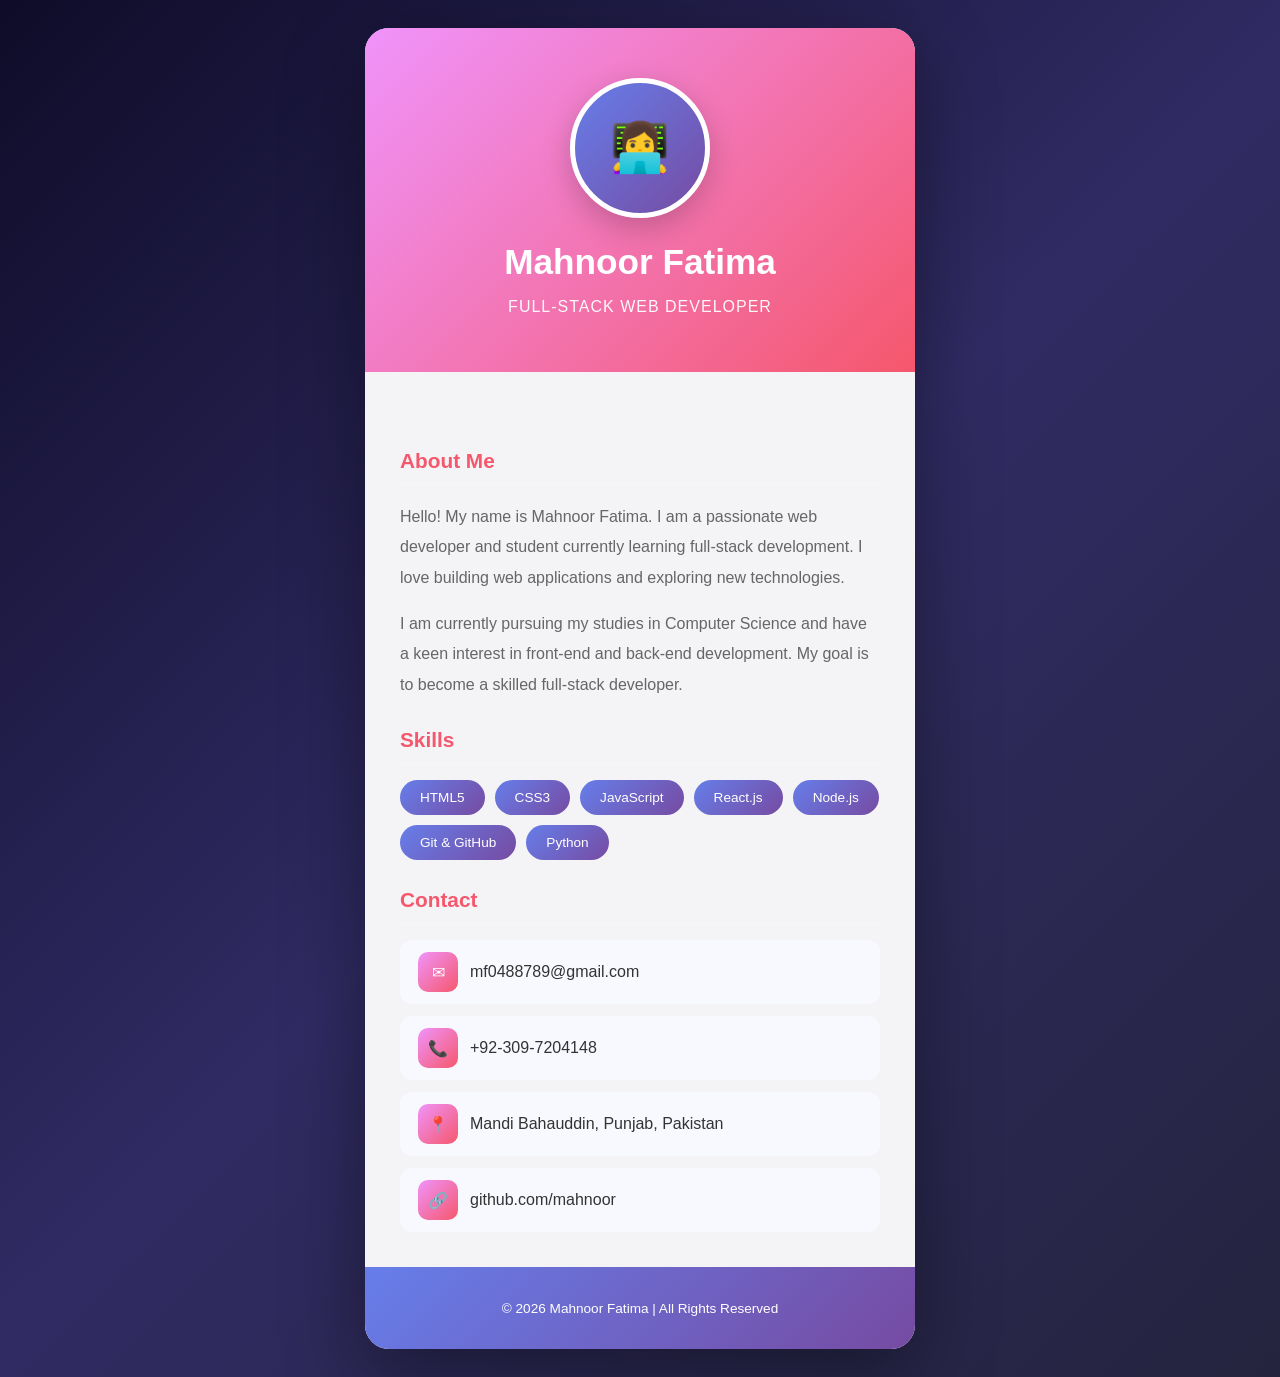
==== index.html @ 745f2601 "Updated profile with Mahnoor Fatima's information" ====
<!DOCTYPE html>
<html lang="en">
<head>
    <meta charset="UTF-8">
    <meta name="viewport" content="width=device-width, initial-scale=1.0">
    <title>Personal Profile - Mahnoor Fatima</title>
</head>
<body style="font-family: 'Segoe UI', sans-serif; background: linear-gradient(135deg, #0f0c29, #302b63, #24243e); min-height: 100vh; display: flex; justify-content: center; align-items: center; padding: 20px;">

    <div style="background: rgba(255,255,255,0.95); border-radius: 24px; box-shadow: 0 25px 80px rgba(0,0,0,0.4); max-width: 550px; width: 100%; overflow: hidden;">

        <div style="background: linear-gradient(135deg, #f093fb, #f5576c); color: white; padding: 50px 30px 40px; text-align: center;">
            <div style="width: 130px; height: 130px; border-radius: 50%; border: 5px solid white; background: linear-gradient(135deg, #667eea, #764ba2); display: flex; align-items: center; justify-content: center; font-size: 3rem; margin: 0 auto 20px; box-shadow: 0 10px 30px rgba(0,0,0,0.2);">👩‍💻</div>
            <h1 style="font-size: 2.2rem; margin-bottom: 8px;">Mahnoor Fatima</h1>
            <p style="font-size: 1rem; opacity: 0.95; letter-spacing: 1px;">FULL-STACK WEB DEVELOPER</p>
        </div>

        <div style="padding: 60px 35px 35px;">

            <div style="margin-bottom: 28px;">
                <h2 style="color: #f5576c; font-size: 1.3rem; margin-bottom: 15px; padding-bottom: 10px; border-bottom: 3px solid #f5f5f5;">About Me</h2>
                <p style="color: #666; line-height: 1.9; margin-bottom: 12px;">Hello! My name is Mahnoor Fatima. I am a passionate web developer and student currently learning full-stack development. I love building web applications and exploring new technologies.</p>
                <p style="color: #666; line-height: 1.9;">I am currently pursuing my studies in Computer Science and have a keen interest in front-end and back-end development. My goal is to become a skilled full-stack developer.</p>
            </div>

            <div style="margin-bottom: 28px;">
                <h2 style="color: #f5576c; font-size: 1.3rem; margin-bottom: 15px; padding-bottom: 10px; border-bottom: 3px solid #f5f5f5;">Skills</h2>
                <div style="display: flex; flex-wrap: wrap; gap: 10px;">
                    <span style="background: linear-gradient(135deg, #667eea, #764ba2); color: white; padding: 10px 20px; border-radius: 30px; font-size: 0.85rem;">HTML5</span>
                    <span style="background: linear-gradient(135deg, #667eea, #764ba2); color: white; padding: 10px 20px; border-radius: 30px; font-size: 0.85rem;">CSS3</span>
                    <span style="background: linear-gradient(135deg, #667eea, #764ba2); color: white; padding: 10px 20px; border-radius: 30px; font-size: 0.85rem;">JavaScript</span>
                    <span style="background: linear-gradient(135deg, #667eea, #764ba2); color: white; padding: 10px 20px; border-radius: 30px; font-size: 0.85rem;">React.js</span>
                    <span style="background: linear-gradient(135deg, #667eea, #764ba2); color: white; padding: 10px 20px; border-radius: 30px; font-size: 0.85rem;">Node.js</span>
                    <span style="background: linear-gradient(135deg, #667eea, #764ba2); color: white; padding: 10px 20px; border-radius: 30px; font-size: 0.85rem;">Git & GitHub</span>
                    <span style="background: linear-gradient(135deg, #667eea, #764ba2); color: white; padding: 10px 20px; border-radius: 30px; font-size: 0.85rem;">Python</span>
                </div>
            </div>

            <div>
                <h2 style="color: #f5576c; font-size: 1.3rem; margin-bottom: 15px; padding-bottom: 10px; border-bottom: 3px solid #f5f5f5;">Contact</h2>
                <div style="display: flex; flex-direction: column; gap: 12px;">
                    <div style="display: flex; align-items: center; gap: 12px; padding: 12px 18px; background: #f8f9ff; border-radius: 12px;">
                        <div style="width: 40px; height: 40px; background: linear-gradient(135deg, #f093fb, #f5576c); border-radius: 10px; display: flex; align-items: center; justify-content: center; color: white;">✉</div>
                        <a href="mailto:mf0488789@gmail.com" style="color: #333; text-decoration: none; font-weight: 500;">mf0488789@gmail.com</a>
                    </div>
                    <div style="display: flex; align-items: center; gap: 12px; padding: 12px 18px; background: #f8f9ff; border-radius: 12px;">
                        <div style="width: 40px; height: 40px; background: linear-gradient(135deg, #f093fb, #f5576c); border-radius: 10px; display: flex; align-items: center; justify-content: center; color: white;">📞</div>
                        <a href="tel:+923097204148" style="color: #333; text-decoration: none; font-weight: 500;">+92-309-7204148</a>
                    </div>
                    <div style="display: flex; align-items: center; gap: 12px; padding: 12px 18px; background: #f8f9ff; border-radius: 12px;">
                        <div style="width: 40px; height: 40px; background: linear-gradient(135deg, #f093fb, #f5576c); border-radius: 10px; display: flex; align-items: center; justify-content: center; color: white;">📍</div>
                        <span style="color: #333; font-weight: 500;">Mandi Bahauddin, Punjab, Pakistan</span>
                    </div>
                    <div style="display: flex; align-items: center; gap: 12px; padding: 12px 18px; background: #f8f9ff; border-radius: 12px;">
                        <div style="width: 40px; height: 40px; background: linear-gradient(135deg, #f093fb, #f5576c); border-radius: 10px; display: flex; align-items: center; justify-content: center; color: white;">🔗</div>
                        <a href="https://github.com/mahnoor" target="_blank" style="color: #333; text-decoration: none; font-weight: 500;">github.com/mahnoor</a>
                    </div>
                </div>
            </div>

        </div>

        <div style="background: linear-gradient(135deg, #667eea, #764ba2); padding: 20px; text-align: center; color: white; font-size: 0.85rem;">
            <p>&copy; 2026 Mahnoor Fatima | All Rights Reserved</p>
        </div>

    </div>

</body>
</html>
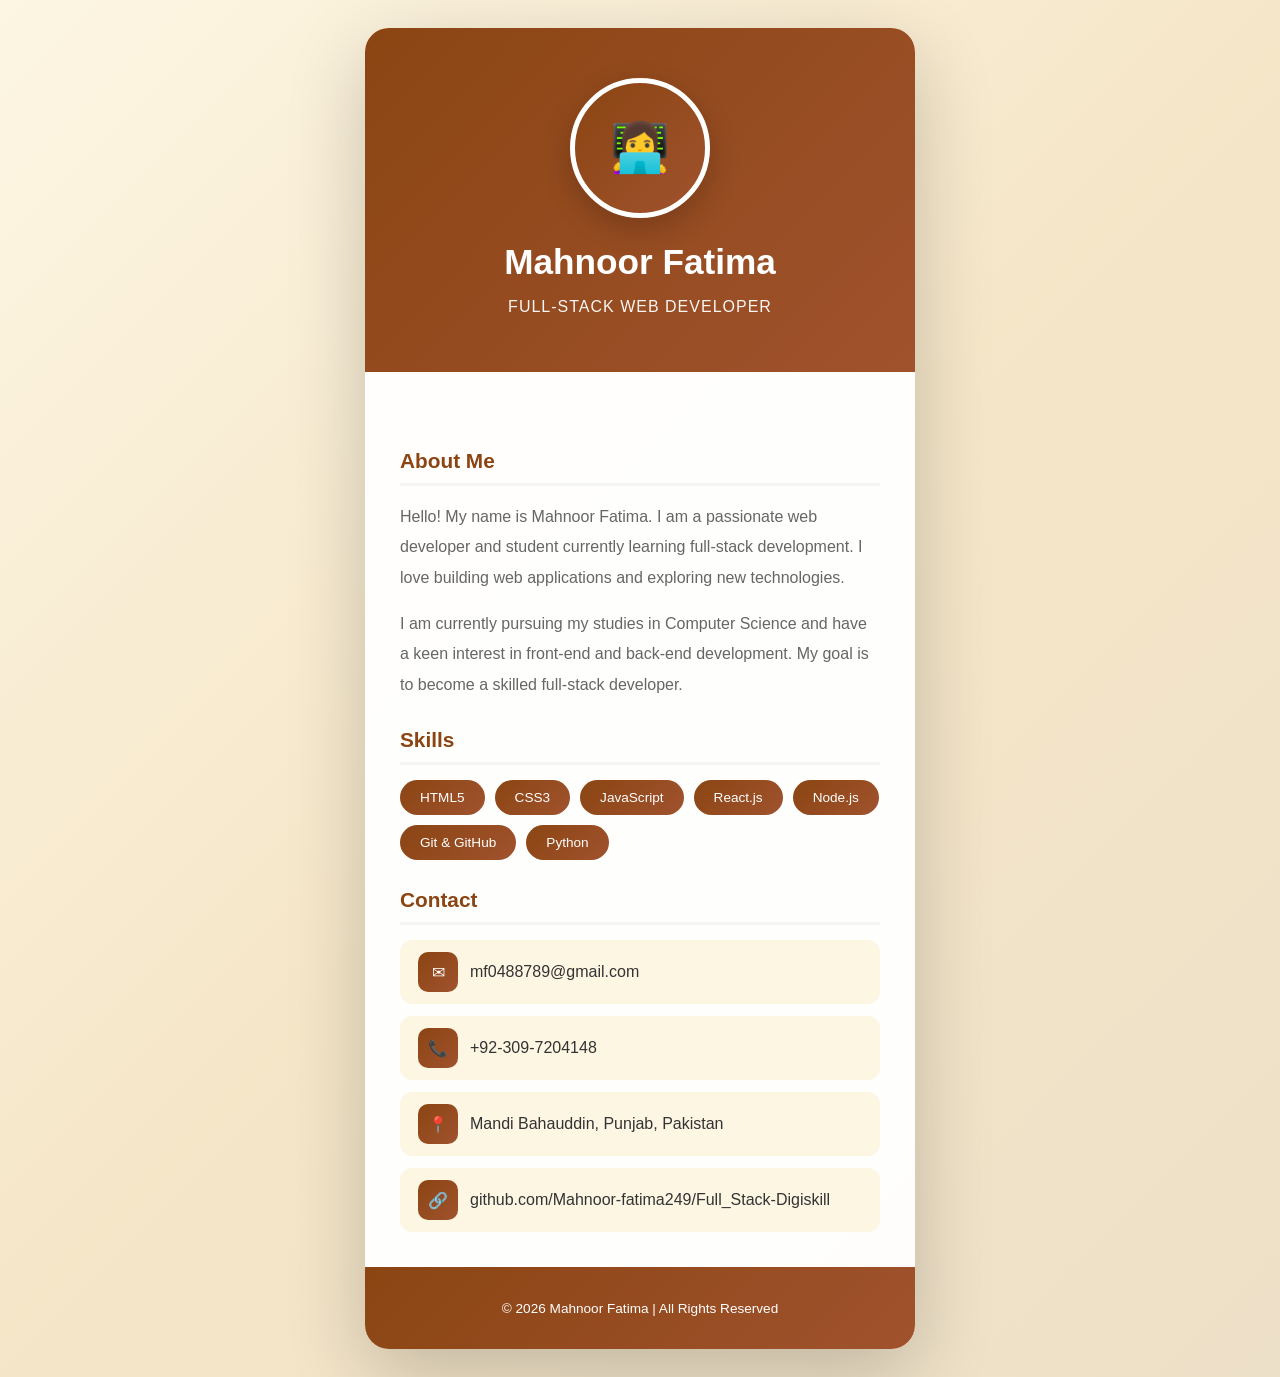
==== commit 519f9bff: "Updated profile with cream/brown theme and GitHub repo link" ====
--- a/index.html
+++ b/index.html
@@ -5,12 +5,12 @@
     <meta name="viewport" content="width=device-width, initial-scale=1.0">
     <title>Personal Profile - Mahnoor Fatima</title>
 </head>
-<body style="font-family: 'Segoe UI', sans-serif; background: linear-gradient(135deg, #0f0c29, #302b63, #24243e); min-height: 100vh; display: flex; justify-content: center; align-items: center; padding: 20px;">
+<body style="font-family: 'Segoe UI', sans-serif; background: linear-gradient(135deg, #fdf6e3, #f5e6c8, #ede0c8); min-height: 100vh; display: flex; justify-content: center; align-items: center; padding: 20px;">
 
-    <div style="background: rgba(255,255,255,0.95); border-radius: 24px; box-shadow: 0 25px 80px rgba(0,0,0,0.4); max-width: 550px; width: 100%; overflow: hidden;">
+    <div style="background: rgba(255,255,255,0.95); border-radius: 24px; box-shadow: 0 25px 80px rgba(0,0,0,0.2); max-width: 550px; width: 100%; overflow: hidden;">
 
-        <div style="background: linear-gradient(135deg, #f093fb, #f5576c); color: white; padding: 50px 30px 40px; text-align: center;">
-            <div style="width: 130px; height: 130px; border-radius: 50%; border: 5px solid white; background: linear-gradient(135deg, #667eea, #764ba2); display: flex; align-items: center; justify-content: center; font-size: 3rem; margin: 0 auto 20px; box-shadow: 0 10px 30px rgba(0,0,0,0.2);">👩‍💻</div>
+        <div style="background: linear-gradient(135deg, #8b4513, #a0522d); color: white; padding: 50px 30px 40px; text-align: center;">
+            <div style="width: 130px; height: 130px; border-radius: 50%; border: 5px solid white; background: linear-gradient(135deg, #8b4513, #a0522d); display: flex; align-items: center; justify-content: center; font-size: 3rem; margin: 0 auto 20px; box-shadow: 0 10px 30px rgba(0,0,0,0.2);">👩‍💻</div>
             <h1 style="font-size: 2.2rem; margin-bottom: 8px;">Mahnoor Fatima</h1>
             <p style="font-size: 1rem; opacity: 0.95; letter-spacing: 1px;">FULL-STACK WEB DEVELOPER</p>
         </div>
@@ -18,49 +18,49 @@
         <div style="padding: 60px 35px 35px;">
 
             <div style="margin-bottom: 28px;">
-                <h2 style="color: #f5576c; font-size: 1.3rem; margin-bottom: 15px; padding-bottom: 10px; border-bottom: 3px solid #f5f5f5;">About Me</h2>
+                <h2 style="color: #8b4513; font-size: 1.3rem; margin-bottom: 15px; padding-bottom: 10px; border-bottom: 3px solid #f5f5f5;">About Me</h2>
                 <p style="color: #666; line-height: 1.9; margin-bottom: 12px;">Hello! My name is Mahnoor Fatima. I am a passionate web developer and student currently learning full-stack development. I love building web applications and exploring new technologies.</p>
                 <p style="color: #666; line-height: 1.9;">I am currently pursuing my studies in Computer Science and have a keen interest in front-end and back-end development. My goal is to become a skilled full-stack developer.</p>
             </div>
 
             <div style="margin-bottom: 28px;">
-                <h2 style="color: #f5576c; font-size: 1.3rem; margin-bottom: 15px; padding-bottom: 10px; border-bottom: 3px solid #f5f5f5;">Skills</h2>
+                <h2 style="color: #8b4513; font-size: 1.3rem; margin-bottom: 15px; padding-bottom: 10px; border-bottom: 3px solid #f5f5f5;">Skills</h2>
                 <div style="display: flex; flex-wrap: wrap; gap: 10px;">
-                    <span style="background: linear-gradient(135deg, #667eea, #764ba2); color: white; padding: 10px 20px; border-radius: 30px; font-size: 0.85rem;">HTML5</span>
-                    <span style="background: linear-gradient(135deg, #667eea, #764ba2); color: white; padding: 10px 20px; border-radius: 30px; font-size: 0.85rem;">CSS3</span>
-                    <span style="background: linear-gradient(135deg, #667eea, #764ba2); color: white; padding: 10px 20px; border-radius: 30px; font-size: 0.85rem;">JavaScript</span>
-                    <span style="background: linear-gradient(135deg, #667eea, #764ba2); color: white; padding: 10px 20px; border-radius: 30px; font-size: 0.85rem;">React.js</span>
-                    <span style="background: linear-gradient(135deg, #667eea, #764ba2); color: white; padding: 10px 20px; border-radius: 30px; font-size: 0.85rem;">Node.js</span>
-                    <span style="background: linear-gradient(135deg, #667eea, #764ba2); color: white; padding: 10px 20px; border-radius: 30px; font-size: 0.85rem;">Git & GitHub</span>
-                    <span style="background: linear-gradient(135deg, #667eea, #764ba2); color: white; padding: 10px 20px; border-radius: 30px; font-size: 0.85rem;">Python</span>
+                    <span style="background: linear-gradient(135deg, #8b4513, #a0522d); color: white; padding: 10px 20px; border-radius: 30px; font-size: 0.85rem;">HTML5</span>
+                    <span style="background: linear-gradient(135deg, #8b4513, #a0522d); color: white; padding: 10px 20px; border-radius: 30px; font-size: 0.85rem;">CSS3</span>
+                    <span style="background: linear-gradient(135deg, #8b4513, #a0522d); color: white; padding: 10px 20px; border-radius: 30px; font-size: 0.85rem;">JavaScript</span>
+                    <span style="background: linear-gradient(135deg, #8b4513, #a0522d); color: white; padding: 10px 20px; border-radius: 30px; font-size: 0.85rem;">React.js</span>
+                    <span style="background: linear-gradient(135deg, #8b4513, #a0522d); color: white; padding: 10px 20px; border-radius: 30px; font-size: 0.85rem;">Node.js</span>
+                    <span style="background: linear-gradient(135deg, #8b4513, #a0522d); color: white; padding: 10px 20px; border-radius: 30px; font-size: 0.85rem;">Git & GitHub</span>
+                    <span style="background: linear-gradient(135deg, #8b4513, #a0522d); color: white; padding: 10px 20px; border-radius: 30px; font-size: 0.85rem;">Python</span>
                 </div>
             </div>
 
             <div>
-                <h2 style="color: #f5576c; font-size: 1.3rem; margin-bottom: 15px; padding-bottom: 10px; border-bottom: 3px solid #f5f5f5;">Contact</h2>
+                <h2 style="color: #8b4513; font-size: 1.3rem; margin-bottom: 15px; padding-bottom: 10px; border-bottom: 3px solid #f5f5f5;">Contact</h2>
                 <div style="display: flex; flex-direction: column; gap: 12px;">
-                    <div style="display: flex; align-items: center; gap: 12px; padding: 12px 18px; background: #f8f9ff; border-radius: 12px;">
-                        <div style="width: 40px; height: 40px; background: linear-gradient(135deg, #f093fb, #f5576c); border-radius: 10px; display: flex; align-items: center; justify-content: center; color: white;">✉</div>
+                    <div style="display: flex; align-items: center; gap: 12px; padding: 12px 18px; background: #fdf6e3; border-radius: 12px;">
+                        <div style="width: 40px; height: 40px; background: linear-gradient(135deg, #8b4513, #a0522d); border-radius: 10px; display: flex; align-items: center; justify-content: center; color: white;">✉</div>
                         <a href="mailto:mf0488789@gmail.com" style="color: #333; text-decoration: none; font-weight: 500;">mf0488789@gmail.com</a>
                     </div>
-                    <div style="display: flex; align-items: center; gap: 12px; padding: 12px 18px; background: #f8f9ff; border-radius: 12px;">
-                        <div style="width: 40px; height: 40px; background: linear-gradient(135deg, #f093fb, #f5576c); border-radius: 10px; display: flex; align-items: center; justify-content: center; color: white;">📞</div>
+                    <div style="display: flex; align-items: center; gap: 12px; padding: 12px 18px; background: #fdf6e3; border-radius: 12px;">
+                        <div style="width: 40px; height: 40px; background: linear-gradient(135deg, #8b4513, #a0522d); border-radius: 10px; display: flex; align-items: center; justify-content: center; color: white;">📞</div>
                         <a href="tel:+923097204148" style="color: #333; text-decoration: none; font-weight: 500;">+92-309-7204148</a>
                     </div>
-                    <div style="display: flex; align-items: center; gap: 12px; padding: 12px 18px; background: #f8f9ff; border-radius: 12px;">
-                        <div style="width: 40px; height: 40px; background: linear-gradient(135deg, #f093fb, #f5576c); border-radius: 10px; display: flex; align-items: center; justify-content: center; color: white;">📍</div>
+                    <div style="display: flex; align-items: center; gap: 12px; padding: 12px 18px; background: #fdf6e3; border-radius: 12px;">
+                        <div style="width: 40px; height: 40px; background: linear-gradient(135deg, #8b4513, #a0522d); border-radius: 10px; display: flex; align-items: center; justify-content: center; color: white;">📍</div>
                         <span style="color: #333; font-weight: 500;">Mandi Bahauddin, Punjab, Pakistan</span>
                     </div>
-                    <div style="display: flex; align-items: center; gap: 12px; padding: 12px 18px; background: #f8f9ff; border-radius: 12px;">
-                        <div style="width: 40px; height: 40px; background: linear-gradient(135deg, #f093fb, #f5576c); border-radius: 10px; display: flex; align-items: center; justify-content: center; color: white;">🔗</div>
-                        <a href="https://github.com/mahnoor" target="_blank" style="color: #333; text-decoration: none; font-weight: 500;">github.com/mahnoor</a>
+                    <div style="display: flex; align-items: center; gap: 12px; padding: 12px 18px; background: #fdf6e3; border-radius: 12px;">
+                        <div style="width: 40px; height: 40px; background: linear-gradient(135deg, #8b4513, #a0522d); border-radius: 10px; display: flex; align-items: center; justify-content: center; color: white;">🔗</div>
+                        <a href="https://github.com/Mahnoor-fatima249/Full_Stack-Digiskill" target="_blank" style="color: #333; text-decoration: none; font-weight: 500;">github.com/Mahnoor-fatima249/Full_Stack-Digiskill</a>
                     </div>
                 </div>
             </div>
 
         </div>
 
-        <div style="background: linear-gradient(135deg, #667eea, #764ba2); padding: 20px; text-align: center; color: white; font-size: 0.85rem;">
+        <div style="background: linear-gradient(135deg, #8b4513, #a0522d); padding: 20px; text-align: center; color: white; font-size: 0.85rem;">
             <p>&copy; 2026 Mahnoor Fatima | All Rights Reserved</p>
         </div>
 
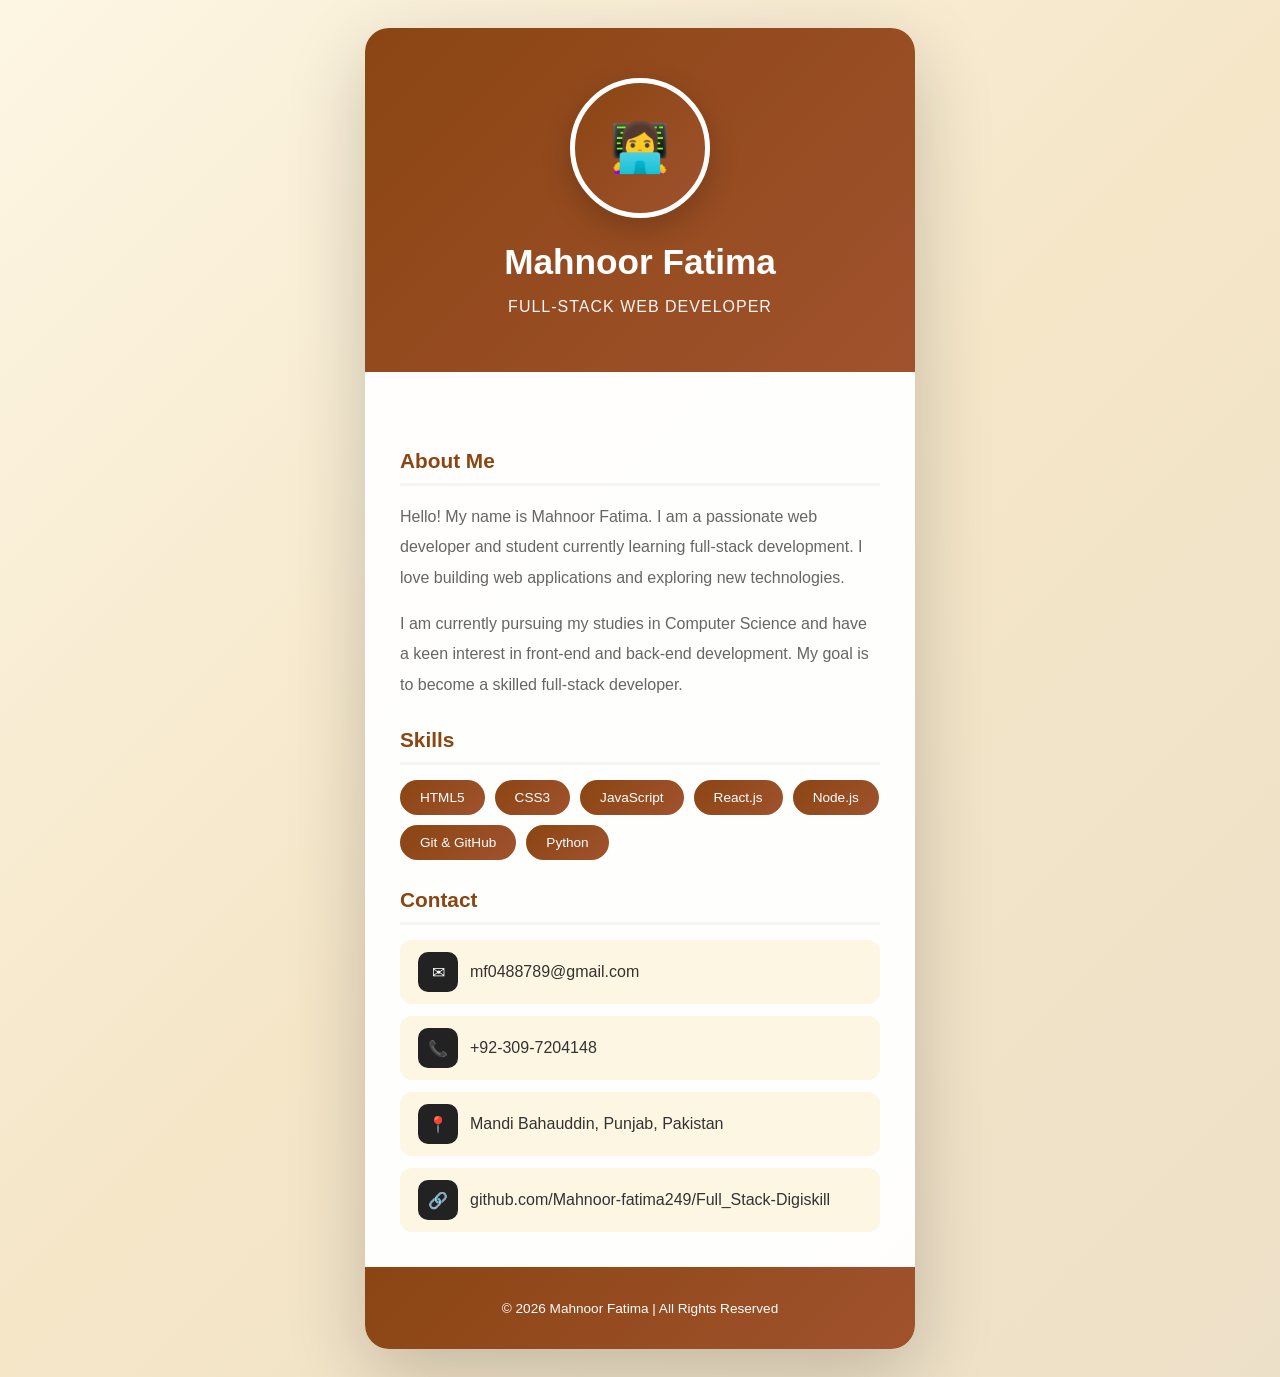
==== commit ef4063b3: "Changed contact icons to black color" ====
--- a/index.html
+++ b/index.html
@@ -40,19 +40,19 @@
                 <h2 style="color: #8b4513; font-size: 1.3rem; margin-bottom: 15px; padding-bottom: 10px; border-bottom: 3px solid #f5f5f5;">Contact</h2>
                 <div style="display: flex; flex-direction: column; gap: 12px;">
                     <div style="display: flex; align-items: center; gap: 12px; padding: 12px 18px; background: #fdf6e3; border-radius: 12px;">
-                        <div style="width: 40px; height: 40px; background: linear-gradient(135deg, #8b4513, #a0522d); border-radius: 10px; display: flex; align-items: center; justify-content: center; color: white;">✉</div>
+                        <div style="width: 40px; height: 40px; background: #222; border-radius: 10px; display: flex; align-items: center; justify-content: center; color: white;">✉</div>
                         <a href="mailto:mf0488789@gmail.com" style="color: #333; text-decoration: none; font-weight: 500;">mf0488789@gmail.com</a>
                     </div>
                     <div style="display: flex; align-items: center; gap: 12px; padding: 12px 18px; background: #fdf6e3; border-radius: 12px;">
-                        <div style="width: 40px; height: 40px; background: linear-gradient(135deg, #8b4513, #a0522d); border-radius: 10px; display: flex; align-items: center; justify-content: center; color: white;">📞</div>
+                        <div style="width: 40px; height: 40px; background: #222; border-radius: 10px; display: flex; align-items: center; justify-content: center; color: white;">📞</div>
                         <a href="tel:+923097204148" style="color: #333; text-decoration: none; font-weight: 500;">+92-309-7204148</a>
                     </div>
                     <div style="display: flex; align-items: center; gap: 12px; padding: 12px 18px; background: #fdf6e3; border-radius: 12px;">
-                        <div style="width: 40px; height: 40px; background: linear-gradient(135deg, #8b4513, #a0522d); border-radius: 10px; display: flex; align-items: center; justify-content: center; color: white;">📍</div>
+                        <div style="width: 40px; height: 40px; background: #222; border-radius: 10px; display: flex; align-items: center; justify-content: center; color: white;">📍</div>
                         <span style="color: #333; font-weight: 500;">Mandi Bahauddin, Punjab, Pakistan</span>
                     </div>
                     <div style="display: flex; align-items: center; gap: 12px; padding: 12px 18px; background: #fdf6e3; border-radius: 12px;">
-                        <div style="width: 40px; height: 40px; background: linear-gradient(135deg, #8b4513, #a0522d); border-radius: 10px; display: flex; align-items: center; justify-content: center; color: white;">🔗</div>
+                        <div style="width: 40px; height: 40px; background: #222; border-radius: 10px; display: flex; align-items: center; justify-content: center; color: white;">🔗</div>
                         <a href="https://github.com/Mahnoor-fatima249/Full_Stack-Digiskill" target="_blank" style="color: #333; text-decoration: none; font-weight: 500;">github.com/Mahnoor-fatima249/Full_Stack-Digiskill</a>
                     </div>
                 </div>
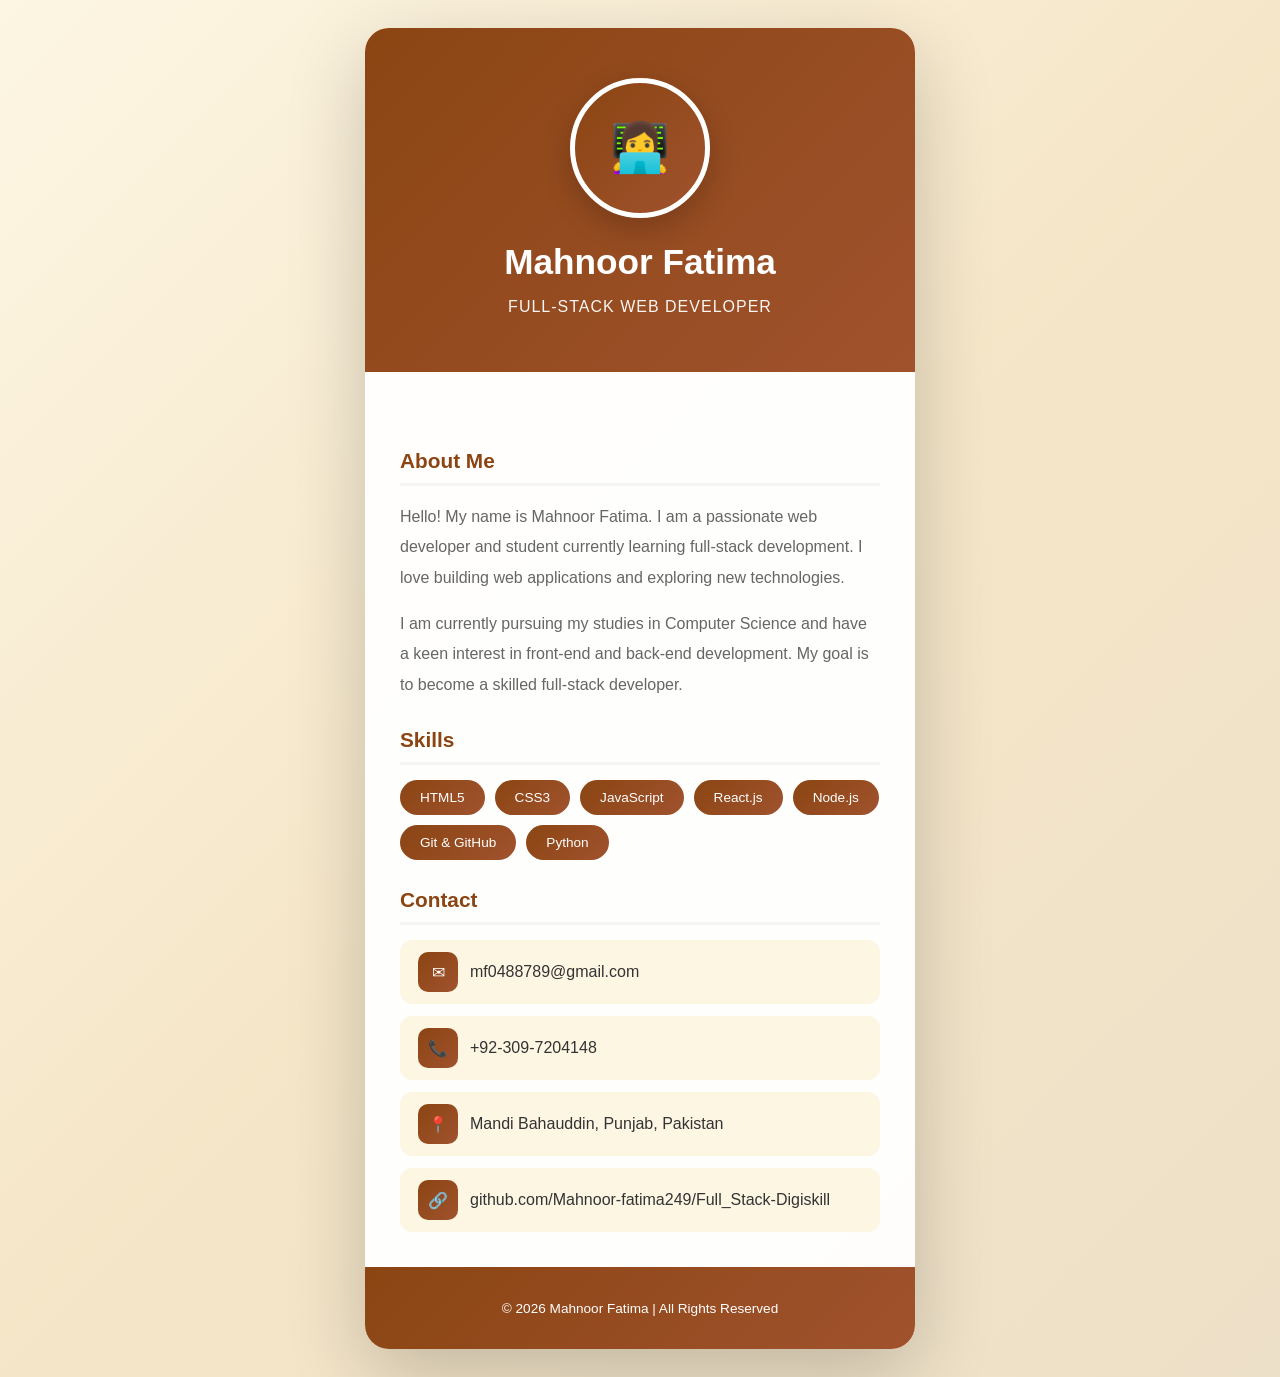
==== commit 9b37a14a: "Restored brown icon background with white icons" ====
--- a/index.html
+++ b/index.html
@@ -40,19 +40,19 @@
                 <h2 style="color: #8b4513; font-size: 1.3rem; margin-bottom: 15px; padding-bottom: 10px; border-bottom: 3px solid #f5f5f5;">Contact</h2>
                 <div style="display: flex; flex-direction: column; gap: 12px;">
                     <div style="display: flex; align-items: center; gap: 12px; padding: 12px 18px; background: #fdf6e3; border-radius: 12px;">
-                        <div style="width: 40px; height: 40px; background: #222; border-radius: 10px; display: flex; align-items: center; justify-content: center; color: white;">✉</div>
+                        <div style="width: 40px; height: 40px; background: linear-gradient(135deg, #8b4513, #a0522d); border-radius: 10px; display: flex; align-items: center; justify-content: center; color: white;">✉</div>
                         <a href="mailto:mf0488789@gmail.com" style="color: #333; text-decoration: none; font-weight: 500;">mf0488789@gmail.com</a>
                     </div>
                     <div style="display: flex; align-items: center; gap: 12px; padding: 12px 18px; background: #fdf6e3; border-radius: 12px;">
-                        <div style="width: 40px; height: 40px; background: #222; border-radius: 10px; display: flex; align-items: center; justify-content: center; color: white;">📞</div>
+                        <div style="width: 40px; height: 40px; background: linear-gradient(135deg, #8b4513, #a0522d); border-radius: 10px; display: flex; align-items: center; justify-content: center; color: white;">📞</div>
                         <a href="tel:+923097204148" style="color: #333; text-decoration: none; font-weight: 500;">+92-309-7204148</a>
                     </div>
                     <div style="display: flex; align-items: center; gap: 12px; padding: 12px 18px; background: #fdf6e3; border-radius: 12px;">
-                        <div style="width: 40px; height: 40px; background: #222; border-radius: 10px; display: flex; align-items: center; justify-content: center; color: white;">📍</div>
+                        <div style="width: 40px; height: 40px; background: linear-gradient(135deg, #8b4513, #a0522d); border-radius: 10px; display: flex; align-items: center; justify-content: center; color: white;">📍</div>
                         <span style="color: #333; font-weight: 500;">Mandi Bahauddin, Punjab, Pakistan</span>
                     </div>
                     <div style="display: flex; align-items: center; gap: 12px; padding: 12px 18px; background: #fdf6e3; border-radius: 12px;">
-                        <div style="width: 40px; height: 40px; background: #222; border-radius: 10px; display: flex; align-items: center; justify-content: center; color: white;">🔗</div>
+                        <div style="width: 40px; height: 40px; background: linear-gradient(135deg, #8b4513, #a0522d); border-radius: 10px; display: flex; align-items: center; justify-content: center; color: white;">🔗</div>
                         <a href="https://github.com/Mahnoor-fatima249/Full_Stack-Digiskill" target="_blank" style="color: #333; text-decoration: none; font-weight: 500;">github.com/Mahnoor-fatima249/Full_Stack-Digiskill</a>
                     </div>
                 </div>
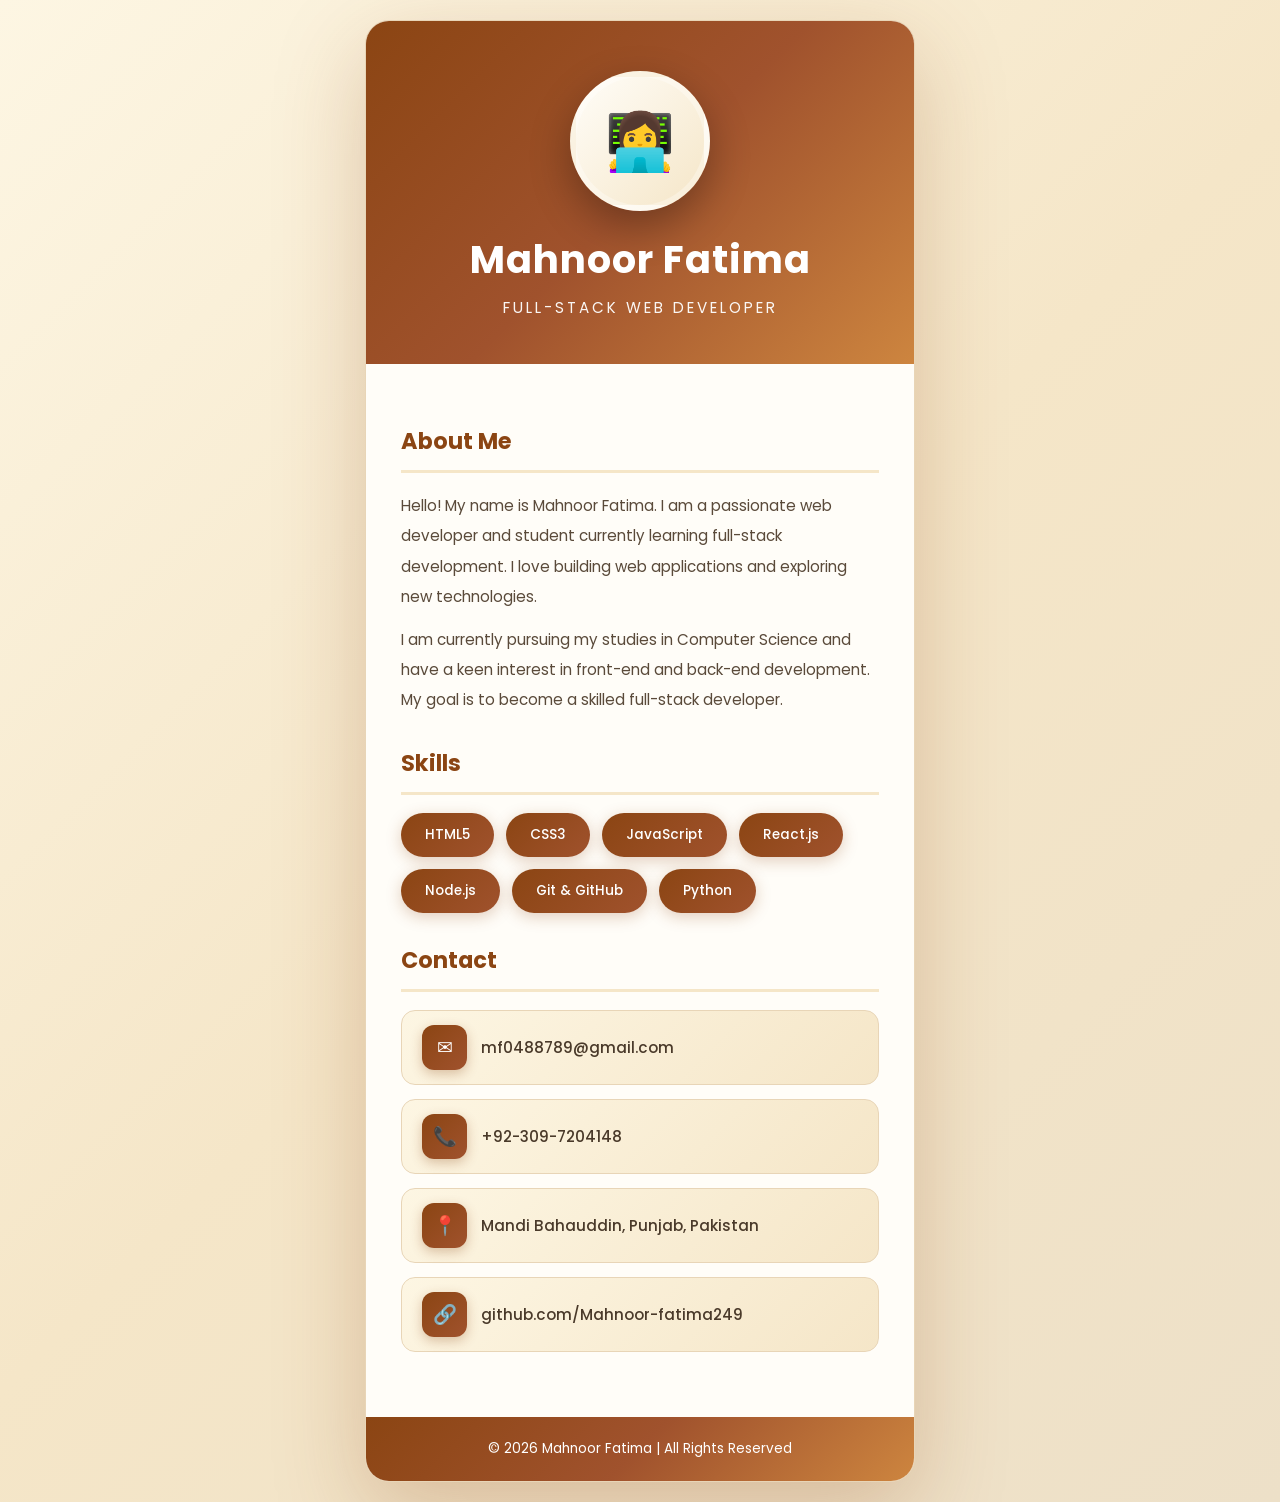
==== commit f3b7b545: "Enhanced profile with better animations, Poppins font, and improved styling" ====
--- a/index.html
+++ b/index.html
@@ -4,66 +4,144 @@
     <meta charset="UTF-8">
     <meta name="viewport" content="width=device-width, initial-scale=1.0">
     <title>Personal Profile - Mahnoor Fatima</title>
+    <link rel="preconnect" href="https://fonts.googleapis.com">
+    <link href="https://fonts.googleapis.com/css2?family=Poppins:wght@300;400;500;600;700&display=swap" rel="stylesheet">
+    <style>
+        * { margin: 0; padding: 0; box-sizing: border-box; }
+        body {
+            font-family: 'Poppins', sans-serif;
+            background: linear-gradient(135deg, #fdf6e3, #f5e6c8, #ede0c8);
+            min-height: 100vh;
+            display: flex;
+            justify-content: center;
+            align-items: center;
+            padding: 20px;
+        }
+        .card {
+            background: #fffdf8;
+            border-radius: 24px;
+            box-shadow: 0 30px 90px rgba(139,69,19,0.25);
+            max-width: 550px;
+            width: 100%;
+            overflow: hidden;
+            border: 1px solid #e8d5b7;
+        }
+        .header {
+            background: linear-gradient(135deg, #8b4513, #a0522d, #cd853f);
+            color: white;
+            padding: 50px 30px 45px;
+            text-align: center;
+        }
+        .pic {
+            width: 140px; height: 140px; border-radius: 50%;
+            border: 6px solid rgba(255,255,255,0.3);
+            background: linear-gradient(135deg, #fffdf8, #f5e6c8);
+            display: flex; align-items: center; justify-content: center;
+            font-size: 3.5rem; margin: 0 auto 20px;
+            box-shadow: 0 15px 40px rgba(0,0,0,0.3);
+        }
+        .header h1 { font-size: 2.4rem; margin-bottom: 8px; letter-spacing: 1px; }
+        .header p { font-size: 0.95rem; opacity: 0.95; letter-spacing: 3px; text-transform: uppercase; }
+        .body { padding: 60px 35px 35px; }
+        .section { margin-bottom: 30px; }
+        .section h2 {
+            color: #8b4513; font-size: 1.4rem; margin-bottom: 18px;
+            padding-bottom: 12px; border-bottom: 3px solid #f5e6c8;
+        }
+        .section p { color: #5a4a3a; line-height: 2; margin-bottom: 12px; font-size: 0.95rem; }
+        .skills { display: flex; flex-wrap: wrap; gap: 12px; list-style: none; }
+        .skills li {
+            background: linear-gradient(135deg, #8b4513, #a0522d);
+            color: white; padding: 12px 24px; border-radius: 30px;
+            font-size: 0.85rem; font-weight: 500;
+            box-shadow: 0 4px 15px rgba(139,69,19,0.25);
+            transition: all 0.3s ease;
+        }
+        .skills li:hover { transform: translateY(-4px) scale(1.05); box-shadow: 0 8px 25px rgba(139,69,19,0.4); }
+        .contact { display: flex; flex-direction: column; gap: 14px; }
+        .contact-item {
+            display: flex; align-items: center; gap: 14px;
+            padding: 14px 20px; background: linear-gradient(135deg, #fdf6e3, #f5e6c8);
+            border-radius: 14px; border: 1px solid #e8d5b7;
+            transition: all 0.3s ease;
+        }
+        .contact-item:hover { transform: translateX(8px); box-shadow: 0 5px 20px rgba(139,69,19,0.15); }
+        .contact-icon {
+            width: 45px; height: 45px;
+            background: linear-gradient(135deg, #8b4513, #a0522d);
+            border-radius: 12px; display: flex; align-items: center; justify-content: center;
+            color: white; font-size: 1.2rem; box-shadow: 0 4px 12px rgba(139,69,19,0.3);
+        }
+        .contact-item a, .contact-item span { color: #4a3a2a; text-decoration: none; font-weight: 500; font-size: 0.95rem; }
+        .contact-item a:hover { color: #8b4513; }
+        .footer {
+            background: linear-gradient(135deg, #8b4513, #a0522d, #cd853f);
+            padding: 22px; text-align: center; color: white; font-size: 0.85rem;
+        }
+        @media (max-width: 600px) {
+            .header h1 { font-size: 1.8rem; }
+            .pic { width: 110px; height: 110px; font-size: 2.5rem; }
+            .body { padding: 50px 25px 25px; }
+            .skills { flex-direction: column; }
+            .skills li { text-align: center; }
+        }
+    </style>
 </head>
-<body style="font-family: 'Segoe UI', sans-serif; background: linear-gradient(135deg, #fdf6e3, #f5e6c8, #ede0c8); min-height: 100vh; display: flex; justify-content: center; align-items: center; padding: 20px;">
+<body>
 
-    <div style="background: rgba(255,255,255,0.95); border-radius: 24px; box-shadow: 0 25px 80px rgba(0,0,0,0.2); max-width: 550px; width: 100%; overflow: hidden;">
-
-        <div style="background: linear-gradient(135deg, #8b4513, #a0522d); color: white; padding: 50px 30px 40px; text-align: center;">
-            <div style="width: 130px; height: 130px; border-radius: 50%; border: 5px solid white; background: linear-gradient(135deg, #8b4513, #a0522d); display: flex; align-items: center; justify-content: center; font-size: 3rem; margin: 0 auto 20px; box-shadow: 0 10px 30px rgba(0,0,0,0.2);">👩‍💻</div>
-            <h1 style="font-size: 2.2rem; margin-bottom: 8px;">Mahnoor Fatima</h1>
-            <p style="font-size: 1rem; opacity: 0.95; letter-spacing: 1px;">FULL-STACK WEB DEVELOPER</p>
+    <div class="card">
+        <div class="header">
+            <div class="pic">👩‍💻</div>
+            <h1>Mahnoor Fatima</h1>
+            <p>Full-Stack Web Developer</p>
         </div>
 
-        <div style="padding: 60px 35px 35px;">
-
-            <div style="margin-bottom: 28px;">
-                <h2 style="color: #8b4513; font-size: 1.3rem; margin-bottom: 15px; padding-bottom: 10px; border-bottom: 3px solid #f5f5f5;">About Me</h2>
-                <p style="color: #666; line-height: 1.9; margin-bottom: 12px;">Hello! My name is Mahnoor Fatima. I am a passionate web developer and student currently learning full-stack development. I love building web applications and exploring new technologies.</p>
-                <p style="color: #666; line-height: 1.9;">I am currently pursuing my studies in Computer Science and have a keen interest in front-end and back-end development. My goal is to become a skilled full-stack developer.</p>
+        <div class="body">
+            <div class="section">
+                <h2>About Me</h2>
+                <p>Hello! My name is Mahnoor Fatima. I am a passionate web developer and student currently learning full-stack development. I love building web applications and exploring new technologies.</p>
+                <p>I am currently pursuing my studies in Computer Science and have a keen interest in front-end and back-end development. My goal is to become a skilled full-stack developer.</p>
             </div>
 
-            <div style="margin-bottom: 28px;">
-                <h2 style="color: #8b4513; font-size: 1.3rem; margin-bottom: 15px; padding-bottom: 10px; border-bottom: 3px solid #f5f5f5;">Skills</h2>
-                <div style="display: flex; flex-wrap: wrap; gap: 10px;">
-                    <span style="background: linear-gradient(135deg, #8b4513, #a0522d); color: white; padding: 10px 20px; border-radius: 30px; font-size: 0.85rem;">HTML5</span>
-                    <span style="background: linear-gradient(135deg, #8b4513, #a0522d); color: white; padding: 10px 20px; border-radius: 30px; font-size: 0.85rem;">CSS3</span>
-                    <span style="background: linear-gradient(135deg, #8b4513, #a0522d); color: white; padding: 10px 20px; border-radius: 30px; font-size: 0.85rem;">JavaScript</span>
-                    <span style="background: linear-gradient(135deg, #8b4513, #a0522d); color: white; padding: 10px 20px; border-radius: 30px; font-size: 0.85rem;">React.js</span>
-                    <span style="background: linear-gradient(135deg, #8b4513, #a0522d); color: white; padding: 10px 20px; border-radius: 30px; font-size: 0.85rem;">Node.js</span>
-                    <span style="background: linear-gradient(135deg, #8b4513, #a0522d); color: white; padding: 10px 20px; border-radius: 30px; font-size: 0.85rem;">Git & GitHub</span>
-                    <span style="background: linear-gradient(135deg, #8b4513, #a0522d); color: white; padding: 10px 20px; border-radius: 30px; font-size: 0.85rem;">Python</span>
-                </div>
+            <div class="section">
+                <h2>Skills</h2>
+                <ul class="skills">
+                    <li>HTML5</li>
+                    <li>CSS3</li>
+                    <li>JavaScript</li>
+                    <li>React.js</li>
+                    <li>Node.js</li>
+                    <li>Git & GitHub</li>
+                    <li>Python</li>
+                </ul>
             </div>
 
-            <div>
-                <h2 style="color: #8b4513; font-size: 1.3rem; margin-bottom: 15px; padding-bottom: 10px; border-bottom: 3px solid #f5f5f5;">Contact</h2>
-                <div style="display: flex; flex-direction: column; gap: 12px;">
-                    <div style="display: flex; align-items: center; gap: 12px; padding: 12px 18px; background: #fdf6e3; border-radius: 12px;">
-                        <div style="width: 40px; height: 40px; background: linear-gradient(135deg, #8b4513, #a0522d); border-radius: 10px; display: flex; align-items: center; justify-content: center; color: white;">✉</div>
-                        <a href="mailto:mf0488789@gmail.com" style="color: #333; text-decoration: none; font-weight: 500;">mf0488789@gmail.com</a>
+            <div class="section">
+                <h2>Contact</h2>
+                <div class="contact">
+                    <div class="contact-item">
+                        <div class="contact-icon">✉</div>
+                        <a href="mailto:mf0488789@gmail.com">mf0488789@gmail.com</a>
                     </div>
-                    <div style="display: flex; align-items: center; gap: 12px; padding: 12px 18px; background: #fdf6e3; border-radius: 12px;">
-                        <div style="width: 40px; height: 40px; background: linear-gradient(135deg, #8b4513, #a0522d); border-radius: 10px; display: flex; align-items: center; justify-content: center; color: white;">📞</div>
-                        <a href="tel:+923097204148" style="color: #333; text-decoration: none; font-weight: 500;">+92-309-7204148</a>
+                    <div class="contact-item">
+                        <div class="contact-icon">📞</div>
+                        <a href="tel:+923097204148">+92-309-7204148</a>
                     </div>
-                    <div style="display: flex; align-items: center; gap: 12px; padding: 12px 18px; background: #fdf6e3; border-radius: 12px;">
-                        <div style="width: 40px; height: 40px; background: linear-gradient(135deg, #8b4513, #a0522d); border-radius: 10px; display: flex; align-items: center; justify-content: center; color: white;">📍</div>
-                        <span style="color: #333; font-weight: 500;">Mandi Bahauddin, Punjab, Pakistan</span>
+                    <div class="contact-item">
+                        <div class="contact-icon">📍</div>
+                        <span>Mandi Bahauddin, Punjab, Pakistan</span>
                     </div>
-                    <div style="display: flex; align-items: center; gap: 12px; padding: 12px 18px; background: #fdf6e3; border-radius: 12px;">
-                        <div style="width: 40px; height: 40px; background: linear-gradient(135deg, #8b4513, #a0522d); border-radius: 10px; display: flex; align-items: center; justify-content: center; color: white;">🔗</div>
-                        <a href="https://github.com/Mahnoor-fatima249/Full_Stack-Digiskill" target="_blank" style="color: #333; text-decoration: none; font-weight: 500;">github.com/Mahnoor-fatima249/Full_Stack-Digiskill</a>
+                    <div class="contact-item">
+                        <div class="contact-icon">🔗</div>
+                        <a href="https://github.com/Mahnoor-fatima249/Full_Stack-Digiskill" target="_blank">github.com/Mahnoor-fatima249</a>
                     </div>
                 </div>
             </div>
-
         </div>
 
-        <div style="background: linear-gradient(135deg, #8b4513, #a0522d); padding: 20px; text-align: center; color: white; font-size: 0.85rem;">
+        <div class="footer">
             <p>&copy; 2026 Mahnoor Fatima | All Rights Reserved</p>
         </div>
-
     </div>
 
 </body>
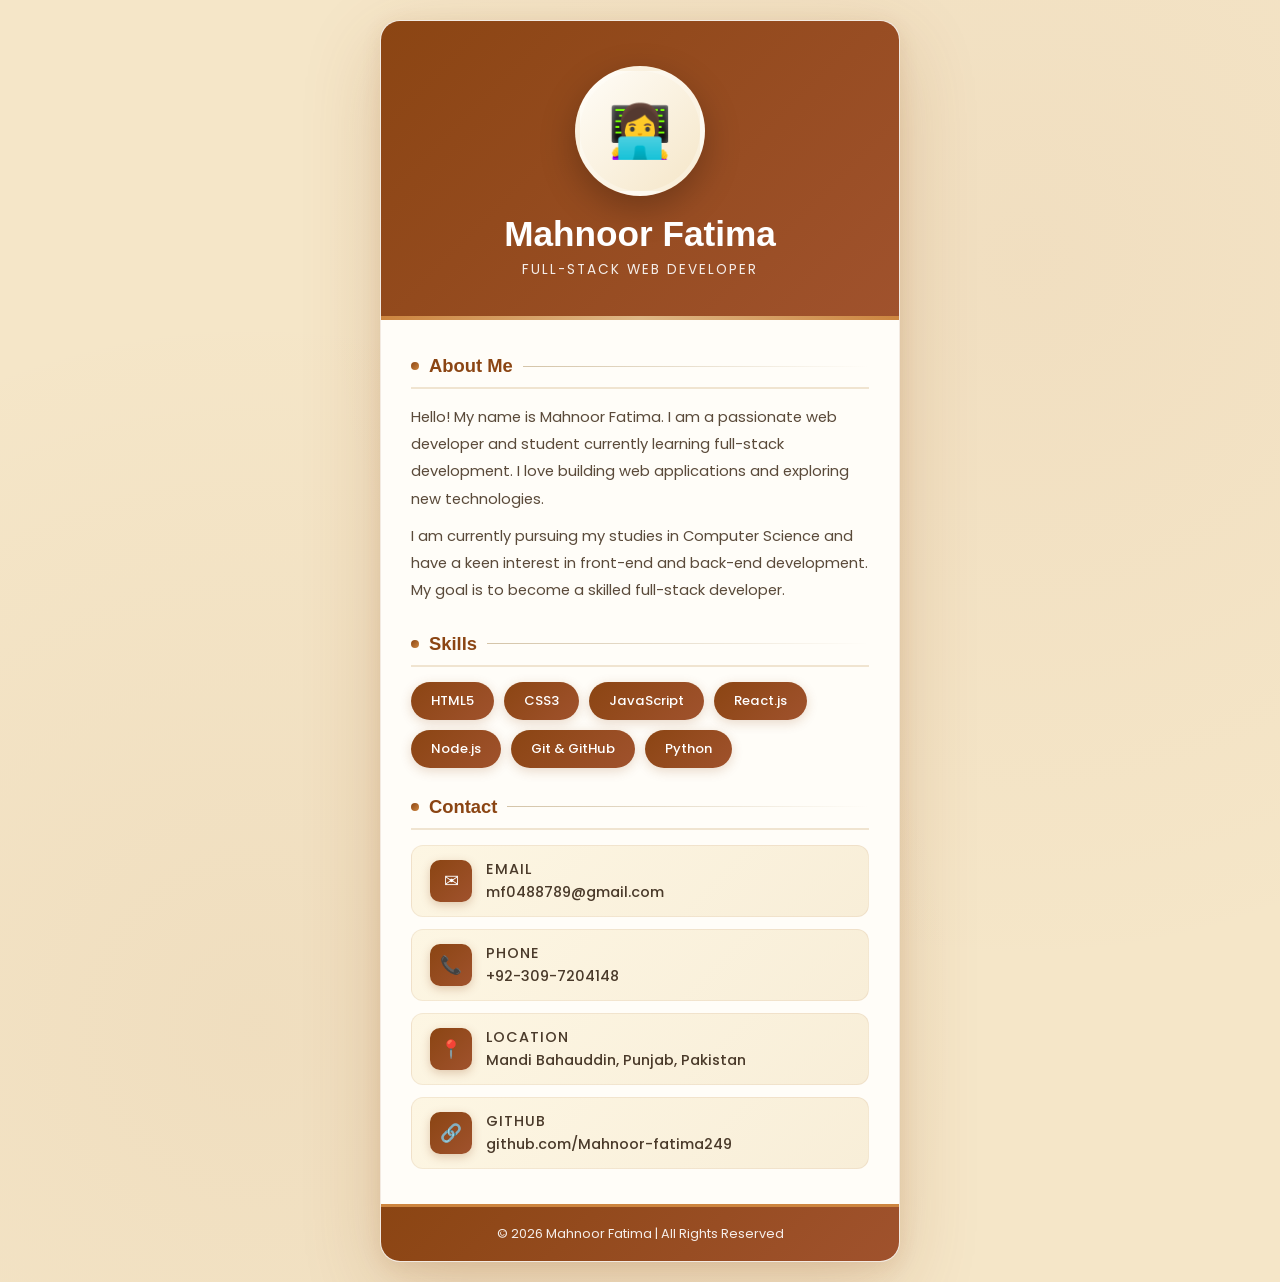
==== commit 2a427ccb: "Enhanced profile with better UI within task requirements" ====
--- a/index.html
+++ b/index.html
@@ -10,7 +10,8 @@
         * { margin: 0; padding: 0; box-sizing: border-box; }
         body {
             font-family: 'Poppins', sans-serif;
-            background: linear-gradient(135deg, #fdf6e3, #f5e6c8, #ede0c8);
+            background: #f5e6c8;
+            background-image: radial-gradient(circle at 20% 80%, rgba(139,69,19,0.05) 0%, transparent 50%), radial-gradient(circle at 80% 20%, rgba(160,82,45,0.05) 0%, transparent 50%);
             min-height: 100vh;
             display: flex;
             justify-content: center;
@@ -19,69 +20,83 @@
         }
         .card {
             background: #fffdf8;
-            border-radius: 24px;
-            box-shadow: 0 30px 90px rgba(139,69,19,0.25);
-            max-width: 550px;
+            border-radius: 20px;
+            box-shadow: 0 25px 80px rgba(139,69,19,0.2), 0 5px 20px rgba(139,69,19,0.1);
+            max-width: 520px;
             width: 100%;
             overflow: hidden;
-            border: 1px solid #e8d5b7;
+            border: 1px solid rgba(139,69,19,0.1);
         }
         .header {
-            background: linear-gradient(135deg, #8b4513, #a0522d, #cd853f);
+            background: linear-gradient(135deg, #8b4513, #a0522d);
             color: white;
-            padding: 50px 30px 45px;
+            padding: 45px 30px 40px;
             text-align: center;
+            position: relative;
         }
+        .header::after { content: ''; position: absolute; bottom: 0; left: 0; right: 0; height: 4px; background: linear-gradient(90deg, #cd853f, #deb887, #cd853f); }
         .pic {
-            width: 140px; height: 140px; border-radius: 50%;
-            border: 6px solid rgba(255,255,255,0.3);
+            width: 130px; height: 130px; border-radius: 50%;
+            border: 5px solid rgba(255,255,255,0.25);
             background: linear-gradient(135deg, #fffdf8, #f5e6c8);
             display: flex; align-items: center; justify-content: center;
-            font-size: 3.5rem; margin: 0 auto 20px;
-            box-shadow: 0 15px 40px rgba(0,0,0,0.3);
+            font-size: 3.2rem; margin: 0 auto 18px;
+            box-shadow: 0 12px 35px rgba(0,0,0,0.25);
+            transition: transform 0.3s ease;
         }
-        .header h1 { font-size: 2.4rem; margin-bottom: 8px; letter-spacing: 1px; }
-        .header p { font-size: 0.95rem; opacity: 0.95; letter-spacing: 3px; text-transform: uppercase; }
-        .body { padding: 60px 35px 35px; }
-        .section { margin-bottom: 30px; }
-        .section h2 {
-            color: #8b4513; font-size: 1.4rem; margin-bottom: 18px;
-            padding-bottom: 12px; border-bottom: 3px solid #f5e6c8;
+        .pic:hover { transform: scale(1.08); }
+        .header h1 { font-size: 2.2rem; margin-bottom: 6px; font-weight: 600; }
+        .header .subtitle { font-size: 0.85rem; opacity: 0.9; letter-spacing: 2px; text-transform: uppercase; }
+        .body { padding: 35px 30px; }
+        .section { margin-bottom: 28px; }
+        .section:last-child { margin-bottom: 0; }
+        .section-title {
+            color: #8b4513; font-size: 1.15rem; font-weight: 600;
+            margin-bottom: 15px; padding-bottom: 10px; border-bottom: 2px solid #f0e4d0;
+            display: flex; align-items: center; gap: 10px;
         }
-        .section p { color: #5a4a3a; line-height: 2; margin-bottom: 12px; font-size: 0.95rem; }
-        .skills { display: flex; flex-wrap: wrap; gap: 12px; list-style: none; }
+        .section-title .dot { width: 8px; height: 8px; background: linear-gradient(135deg, #8b4513, #cd853f); border-radius: 50%; }
+        .section-title .line { flex: 1; height: 1px; background: linear-gradient(90deg, #d4c4a8, transparent); }
+        .about p { color: #5a4a3a; line-height: 1.85; font-size: 0.92rem; margin-bottom: 10px; }
+        .about p:last-child { margin-bottom: 0; }
+        .skills { list-style: none; display: flex; flex-wrap: wrap; gap: 10px; }
         .skills li {
             background: linear-gradient(135deg, #8b4513, #a0522d);
-            color: white; padding: 12px 24px; border-radius: 30px;
-            font-size: 0.85rem; font-weight: 500;
-            box-shadow: 0 4px 15px rgba(139,69,19,0.25);
+            color: white; padding: 9px 20px; border-radius: 25px;
+            font-size: 0.82rem; font-weight: 500;
+            box-shadow: 0 3px 12px rgba(139,69,19,0.2);
             transition: all 0.3s ease;
         }
-        .skills li:hover { transform: translateY(-4px) scale(1.05); box-shadow: 0 8px 25px rgba(139,69,19,0.4); }
-        .contact { display: flex; flex-direction: column; gap: 14px; }
+        .skills li:hover { transform: translateY(-3px); box-shadow: 0 6px 20px rgba(139,69,19,0.35); background: linear-gradient(135deg, #a0522d, #cd853f); }
+        .contact { display: flex; flex-direction: column; gap: 12px; }
         .contact-item {
             display: flex; align-items: center; gap: 14px;
-            padding: 14px 20px; background: linear-gradient(135deg, #fdf6e3, #f5e6c8);
-            border-radius: 14px; border: 1px solid #e8d5b7;
+            padding: 13px 18px; background: linear-gradient(135deg, #fdf6e3, #f8eed8);
+            border-radius: 12px; border: 1px solid rgba(139,69,19,0.08);
             transition: all 0.3s ease;
         }
-        .contact-item:hover { transform: translateX(8px); box-shadow: 0 5px 20px rgba(139,69,19,0.15); }
+        .contact-item:hover { transform: translateX(6px); box-shadow: 0 4px 18px rgba(139,69,19,0.12); }
         .contact-icon {
-            width: 45px; height: 45px;
+            width: 42px; height: 42px;
             background: linear-gradient(135deg, #8b4513, #a0522d);
-            border-radius: 12px; display: flex; align-items: center; justify-content: center;
-            color: white; font-size: 1.2rem; box-shadow: 0 4px 12px rgba(139,69,19,0.3);
+            border-radius: 10px; display: flex; align-items: center; justify-content: center;
+            color: white; font-size: 1.1rem; box-shadow: 0 3px 10px rgba(139,69,19,0.25);
+            transition: transform 0.3s ease; flex-shrink: 0;
         }
-        .contact-item a, .contact-item span { color: #4a3a2a; text-decoration: none; font-weight: 500; font-size: 0.95rem; }
-        .contact-item a:hover { color: #8b4513; }
+        .contact-item:hover .contact-icon { transform: scale(1.1); }
+        .contact-text { display: flex; flex-direction: column; }
+        .contact-label { font-size: 0.7rem; color: #a09080; text-transform: uppercase; letter-spacing: 1px; margin-bottom: 2px; }
+        .contact-text a, .contact-text span { color: #4a3a2a; text-decoration: none; font-weight: 500; font-size: 0.9rem; }
+        .contact-text a:hover { color: #8b4513; }
         .footer {
-            background: linear-gradient(135deg, #8b4513, #a0522d, #cd853f);
-            padding: 22px; text-align: center; color: white; font-size: 0.85rem;
+            background: linear-gradient(135deg, #8b4513, #a0522d);
+            padding: 18px; text-align: center; color: rgba(255,255,255,0.9);
+            font-size: 0.8rem; border-top: 3px solid #cd853f;
         }
-        @media (max-width: 600px) {
-            .header h1 { font-size: 1.8rem; }
-            .pic { width: 110px; height: 110px; font-size: 2.5rem; }
-            .body { padding: 50px 25px 25px; }
+        @media (max-width: 500px) {
+            .header h1 { font-size: 1.7rem; }
+            .pic { width: 110px; height: 110px; font-size: 2.8rem; }
+            .body { padding: 30px 20px; }
             .skills { flex-direction: column; }
             .skills li { text-align: center; }
         }
@@ -93,18 +108,28 @@
         <div class="header">
             <div class="pic">👩‍💻</div>
             <h1>Mahnoor Fatima</h1>
-            <p>Full-Stack Web Developer</p>
+            <p class="subtitle">Full-Stack Web Developer</p>
         </div>
 
         <div class="body">
             <div class="section">
-                <h2>About Me</h2>
-                <p>Hello! My name is Mahnoor Fatima. I am a passionate web developer and student currently learning full-stack development. I love building web applications and exploring new technologies.</p>
-                <p>I am currently pursuing my studies in Computer Science and have a keen interest in front-end and back-end development. My goal is to become a skilled full-stack developer.</p>
+                <div class="section-title">
+                    <span class="dot"></span>
+                    About Me
+                    <span class="line"></span>
+                </div>
+                <div class="about">
+                    <p>Hello! My name is Mahnoor Fatima. I am a passionate web developer and student currently learning full-stack development. I love building web applications and exploring new technologies.</p>
+                    <p>I am currently pursuing my studies in Computer Science and have a keen interest in front-end and back-end development. My goal is to become a skilled full-stack developer.</p>
+                </div>
             </div>
 
             <div class="section">
-                <h2>Skills</h2>
+                <div class="section-title">
+                    <span class="dot"></span>
+                    Skills
+                    <span class="line"></span>
+                </div>
                 <ul class="skills">
                     <li>HTML5</li>
                     <li>CSS3</li>
@@ -117,23 +142,39 @@
             </div>
 
             <div class="section">
-                <h2>Contact</h2>
+                <div class="section-title">
+                    <span class="dot"></span>
+                    Contact
+                    <span class="line"></span>
+                </div>
                 <div class="contact">
                     <div class="contact-item">
                         <div class="contact-icon">✉</div>
-                        <a href="mailto:mf0488789@gmail.com">mf0488789@gmail.com</a>
+                        <div class="contact-text">
+                            <span class="contact-label">Email</span>
+                            <a href="mailto:mf0488789@gmail.com">mf0488789@gmail.com</a>
+                        </div>
                     </div>
                     <div class="contact-item">
                         <div class="contact-icon">📞</div>
-                        <a href="tel:+923097204148">+92-309-7204148</a>
+                        <div class="contact-text">
+                            <span class="contact-label">Phone</span>
+                            <a href="tel:+923097204148">+92-309-7204148</a>
+                        </div>
                     </div>
                     <div class="contact-item">
                         <div class="contact-icon">📍</div>
-                        <span>Mandi Bahauddin, Punjab, Pakistan</span>
+                        <div class="contact-text">
+                            <span class="contact-label">Location</span>
+                            <span>Mandi Bahauddin, Punjab, Pakistan</span>
+                        </div>
                     </div>
                     <div class="contact-item">
                         <div class="contact-icon">🔗</div>
-                        <a href="https://github.com/Mahnoor-fatima249/Full_Stack-Digiskill" target="_blank">github.com/Mahnoor-fatima249</a>
+                        <div class="contact-text">
+                            <span class="contact-label">GitHub</span>
+                            <a href="https://github.com/Mahnoor-fatima249/Full_Stack-Digiskill" target="_blank">github.com/Mahnoor-fatima249</a>
+                        </div>
                     </div>
                 </div>
             </div>
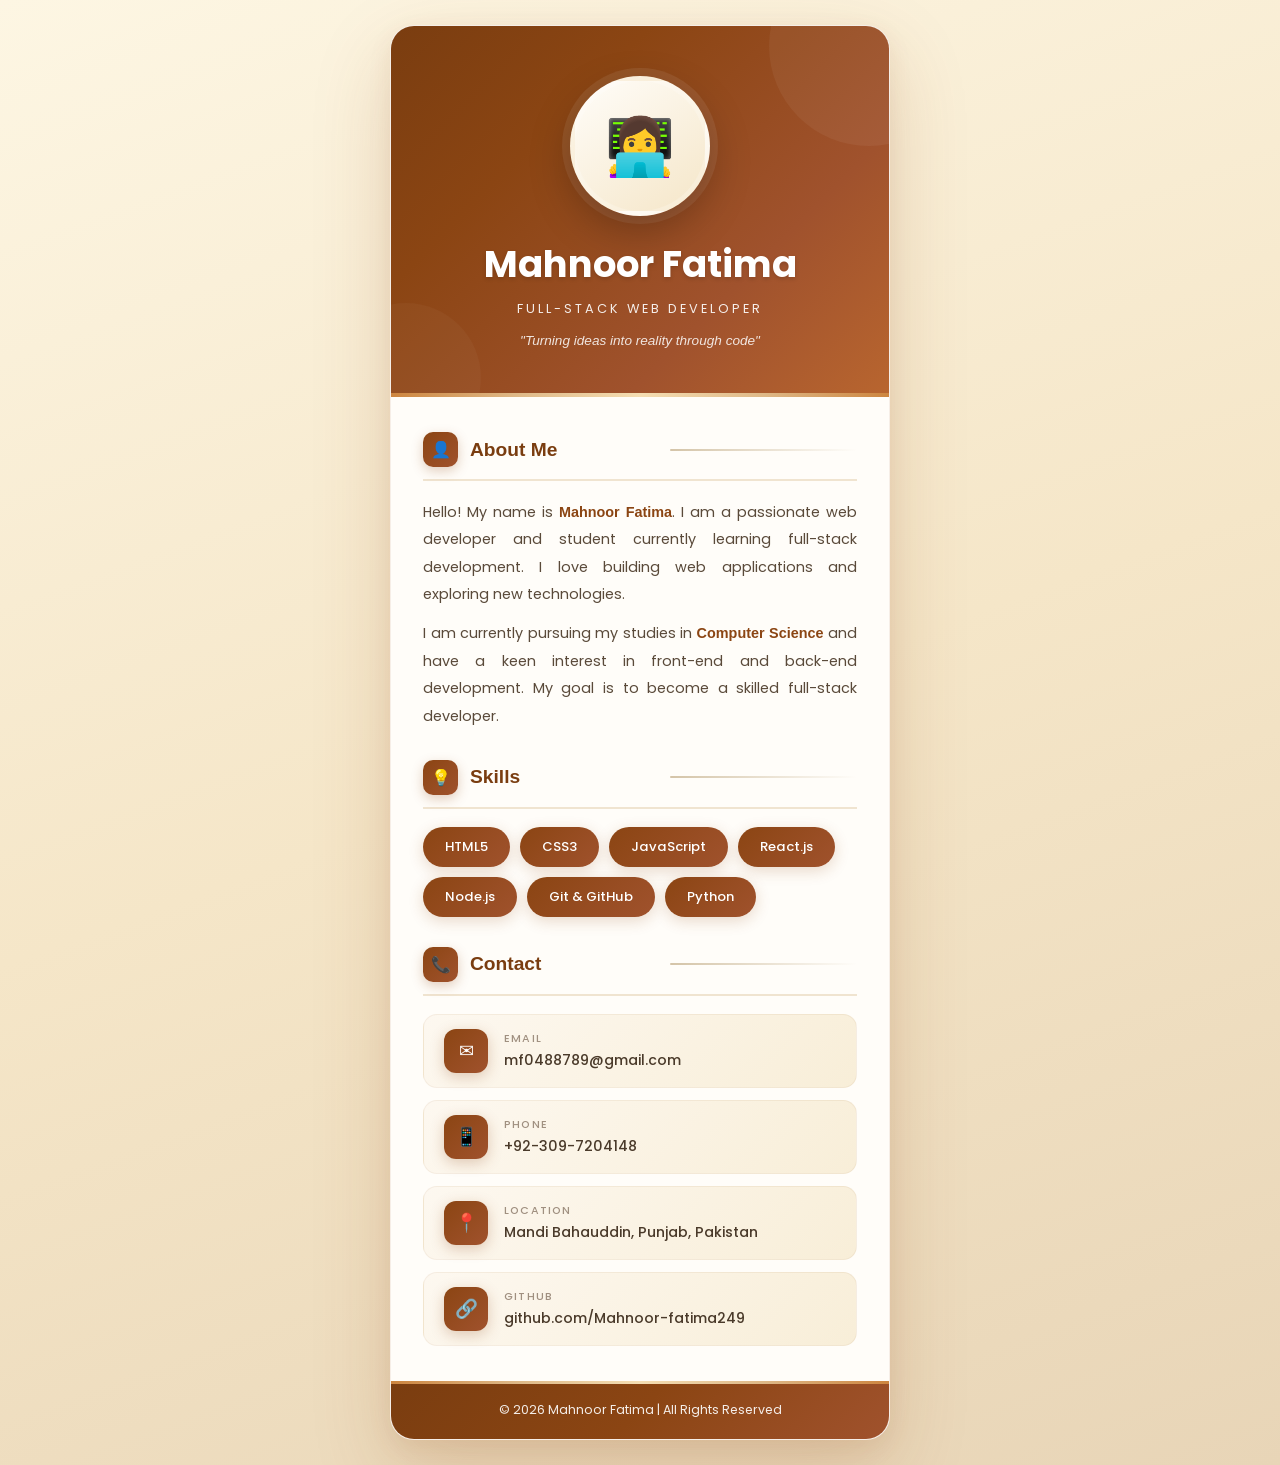
==== commit 4201a9a3: "Final enhanced profile with professional UI design" ====
--- a/index.html
+++ b/index.html
@@ -10,95 +10,104 @@
         * { margin: 0; padding: 0; box-sizing: border-box; }
         body {
             font-family: 'Poppins', sans-serif;
-            background: #f5e6c8;
-            background-image: radial-gradient(circle at 20% 80%, rgba(139,69,19,0.05) 0%, transparent 50%), radial-gradient(circle at 80% 20%, rgba(160,82,45,0.05) 0%, transparent 50%);
+            background: linear-gradient(160deg, #fdf6e3, #f5e6c8, #e8d5b7);
             min-height: 100vh;
             display: flex;
             justify-content: center;
             align-items: center;
-            padding: 20px;
+            padding: 25px;
         }
         .card {
-            background: #fffdf8;
-            border-radius: 20px;
-            box-shadow: 0 25px 80px rgba(139,69,19,0.2), 0 5px 20px rgba(139,69,19,0.1);
-            max-width: 520px;
+            background: #fffdf9;
+            border-radius: 24px;
+            box-shadow: 0 30px 80px rgba(139,69,19,0.18), 0 8px 25px rgba(139,69,19,0.08);
+            max-width: 500px;
             width: 100%;
             overflow: hidden;
-            border: 1px solid rgba(139,69,19,0.1);
+            border: 1px solid rgba(139,69,19,0.08);
         }
         .header {
-            background: linear-gradient(135deg, #8b4513, #a0522d);
+            background: linear-gradient(135deg, #7a3d10, #8b4513 30%, #a0522d 70%, #b8652f);
             color: white;
-            padding: 45px 30px 40px;
+            padding: 50px 30px 45px;
             text-align: center;
             position: relative;
-        }
-        .header::after { content: ''; position: absolute; bottom: 0; left: 0; right: 0; height: 4px; background: linear-gradient(90deg, #cd853f, #deb887, #cd853f); }
+            overflow: hidden;
+        }
+        .header::before { content: ''; position: absolute; top: -80px; right: -80px; width: 200px; height: 200px; background: rgba(255,255,255,0.05); border-radius: 50%; }
+        .header::after { content: ''; position: absolute; bottom: -60px; left: -60px; width: 150px; height: 150px; background: rgba(255,255,255,0.03); border-radius: 50%; }
         .pic {
-            width: 130px; height: 130px; border-radius: 50%;
-            border: 5px solid rgba(255,255,255,0.25);
-            background: linear-gradient(135deg, #fffdf8, #f5e6c8);
+            width: 140px; height: 140px; border-radius: 50%;
+            border: 5px solid rgba(255,255,255,0.2);
+            background: linear-gradient(145deg, #fffdf9, #f5e6c8);
             display: flex; align-items: center; justify-content: center;
-            font-size: 3.2rem; margin: 0 auto 18px;
-            box-shadow: 0 12px 35px rgba(0,0,0,0.25);
-            transition: transform 0.3s ease;
-        }
-        .pic:hover { transform: scale(1.08); }
-        .header h1 { font-size: 2.2rem; margin-bottom: 6px; font-weight: 600; }
-        .header .subtitle { font-size: 0.85rem; opacity: 0.9; letter-spacing: 2px; text-transform: uppercase; }
-        .body { padding: 35px 30px; }
-        .section { margin-bottom: 28px; }
+            font-size: 3.5rem; margin: 0 auto 20px;
+            box-shadow: 0 15px 40px rgba(0,0,0,0.25), 0 0 0 8px rgba(255,255,255,0.08);
+            position: relative; z-index: 1;
+            transition: all 0.4s ease;
+        }
+        .pic:hover { transform: translateY(-8px) scale(1.05); box-shadow: 0 20px 50px rgba(0,0,0,0.3), 0 0 0 8px rgba(255,255,255,0.12); }
+        .header h1 { font-size: 2.3rem; font-weight: 700; margin-bottom: 8px; position: relative; z-index: 1; text-shadow: 0 2px 4px rgba(0,0,0,0.15); }
+        .header .subtitle { font-size: 0.8rem; opacity: 0.9; letter-spacing: 3px; text-transform: uppercase; position: relative; z-index: 1; }
+        .header .tagline { margin-top: 15px; font-size: 0.85rem; font-style: italic; opacity: 0.85; position: relative; z-index: 1; }
+        .header-line { height: 4px; background: linear-gradient(90deg, #cd853f, #deb887, #f5deb3, #deb887, #cd853f); }
+        .body { padding: 35px 32px; }
+        .section { margin-bottom: 30px; }
         .section:last-child { margin-bottom: 0; }
-        .section-title {
-            color: #8b4513; font-size: 1.15rem; font-weight: 600;
-            margin-bottom: 15px; padding-bottom: 10px; border-bottom: 2px solid #f0e4d0;
-            display: flex; align-items: center; gap: 10px;
-        }
-        .section-title .dot { width: 8px; height: 8px; background: linear-gradient(135deg, #8b4513, #cd853f); border-radius: 50%; }
-        .section-title .line { flex: 1; height: 1px; background: linear-gradient(90deg, #d4c4a8, transparent); }
-        .about p { color: #5a4a3a; line-height: 1.85; font-size: 0.92rem; margin-bottom: 10px; }
+        .section-header { display: flex; align-items: center; gap: 12px; margin-bottom: 18px; padding-bottom: 12px; border-bottom: 2px solid #f0e4d0; }
+        .section-icon {
+            width: 35px; height: 35px;
+            background: linear-gradient(135deg, #8b4513, #a0522d);
+            border-radius: 10px; display: flex; align-items: center; justify-content: center;
+            color: white; font-size: 1rem; box-shadow: 0 4px 12px rgba(139,69,19,0.25);
+        }
+        .section-title { color: #7a3d10; font-size: 1.2rem; font-weight: 600; flex: 1; }
+        .section-line { flex: 1; height: 2px; background: linear-gradient(90deg, #d4c4a8, transparent); border-radius: 1px; }
+        .about p { color: #5a4a3a; line-height: 1.9; font-size: 0.9rem; margin-bottom: 12px; text-align: justify; }
         .about p:last-child { margin-bottom: 0; }
-        .skills { list-style: none; display: flex; flex-wrap: wrap; gap: 10px; }
-        .skills li {
+        .about .hl { color: #8b4513; font-weight: 600; }
+        .skills { display: flex; flex-wrap: wrap; gap: 10px; }
+        .skill {
             background: linear-gradient(135deg, #8b4513, #a0522d);
-            color: white; padding: 9px 20px; border-radius: 25px;
+            color: white; padding: 10px 22px; border-radius: 25px;
             font-size: 0.82rem; font-weight: 500;
-            box-shadow: 0 3px 12px rgba(139,69,19,0.2);
+            box-shadow: 0 4px 15px rgba(139,69,19,0.2);
             transition: all 0.3s ease;
         }
-        .skills li:hover { transform: translateY(-3px); box-shadow: 0 6px 20px rgba(139,69,19,0.35); background: linear-gradient(135deg, #a0522d, #cd853f); }
+        .skill:hover { transform: translateY(-4px) scale(1.05); box-shadow: 0 8px 25px rgba(139,69,19,0.35); background: linear-gradient(135deg, #a0522d, #cd853f); }
         .contact { display: flex; flex-direction: column; gap: 12px; }
         .contact-item {
-            display: flex; align-items: center; gap: 14px;
-            padding: 13px 18px; background: linear-gradient(135deg, #fdf6e3, #f8eed8);
-            border-radius: 12px; border: 1px solid rgba(139,69,19,0.08);
+            display: flex; align-items: center; gap: 16px;
+            padding: 14px 20px; background: linear-gradient(135deg, #fdf8f0, #f8eed8);
+            border-radius: 14px; border: 1px solid rgba(139,69,19,0.06);
             transition: all 0.3s ease;
         }
-        .contact-item:hover { transform: translateX(6px); box-shadow: 0 4px 18px rgba(139,69,19,0.12); }
-        .contact-icon {
-            width: 42px; height: 42px;
+        .contact-item:hover { transform: translateX(8px); box-shadow: 0 6px 22px rgba(139,69,19,0.1); }
+        .contact-badge {
+            width: 44px; height: 44px;
             background: linear-gradient(135deg, #8b4513, #a0522d);
-            border-radius: 10px; display: flex; align-items: center; justify-content: center;
-            color: white; font-size: 1.1rem; box-shadow: 0 3px 10px rgba(139,69,19,0.25);
-            transition: transform 0.3s ease; flex-shrink: 0;
-        }
-        .contact-item:hover .contact-icon { transform: scale(1.1); }
-        .contact-text { display: flex; flex-direction: column; }
-        .contact-label { font-size: 0.7rem; color: #a09080; text-transform: uppercase; letter-spacing: 1px; margin-bottom: 2px; }
-        .contact-text a, .contact-text span { color: #4a3a2a; text-decoration: none; font-weight: 500; font-size: 0.9rem; }
-        .contact-text a:hover { color: #8b4513; }
+            border-radius: 12px; display: flex; align-items: center; justify-content: center;
+            color: white; font-size: 1.15rem; box-shadow: 0 4px 14px rgba(139,69,19,0.25);
+            transition: all 0.3s ease; flex-shrink: 0;
+        }
+        .contact-item:hover .contact-badge { transform: scale(1.12) rotate(5deg); }
+        .contact-details { display: flex; flex-direction: column; }
+        .contact-label { font-size: 0.68rem; color: #a09080; text-transform: uppercase; letter-spacing: 1.2px; margin-bottom: 3px; font-weight: 500; }
+        .contact-value { color: #4a3a2a; text-decoration: none; font-weight: 500; font-size: 0.88rem; }
+        .contact-value:hover { color: #8b4513; }
         .footer {
-            background: linear-gradient(135deg, #8b4513, #a0522d);
-            padding: 18px; text-align: center; color: rgba(255,255,255,0.9);
-            font-size: 0.8rem; border-top: 3px solid #cd853f;
-        }
+            background: linear-gradient(135deg, #7a3d10, #8b4513 50%, #a0522d);
+            padding: 20px; text-align: center; color: rgba(255,255,255,0.9);
+            font-size: 0.78rem; position: relative;
+        }
+        .footer::before { content: ''; position: absolute; top: 0; left: 0; right: 0; height: 3px; background: linear-gradient(90deg, #cd853f, #deb887, #f5deb3, #deb887, #cd853f); }
         @media (max-width: 500px) {
-            .header h1 { font-size: 1.7rem; }
-            .pic { width: 110px; height: 110px; font-size: 2.8rem; }
-            .body { padding: 30px 20px; }
+            .header { padding: 40px 20px 35px; }
+            .header h1 { font-size: 1.8rem; }
+            .pic { width: 120px; height: 120px; font-size: 3rem; }
+            .body { padding: 28px 20px; }
             .skills { flex-direction: column; }
-            .skills li { text-align: center; }
+            .skill { text-align: center; }
         }
     </style>
 </head>
@@ -109,71 +118,73 @@
             <div class="pic">👩‍💻</div>
             <h1>Mahnoor Fatima</h1>
             <p class="subtitle">Full-Stack Web Developer</p>
+            <p class="tagline">"Turning ideas into reality through code"</p>
         </div>
+        <div class="header-line"></div>
 
         <div class="body">
             <div class="section">
-                <div class="section-title">
-                    <span class="dot"></span>
-                    About Me
-                    <span class="line"></span>
+                <div class="section-header">
+                    <div class="section-icon">👤</div>
+                    <h2 class="section-title">About Me</h2>
+                    <div class="section-line"></div>
                 </div>
                 <div class="about">
-                    <p>Hello! My name is Mahnoor Fatima. I am a passionate web developer and student currently learning full-stack development. I love building web applications and exploring new technologies.</p>
-                    <p>I am currently pursuing my studies in Computer Science and have a keen interest in front-end and back-end development. My goal is to become a skilled full-stack developer.</p>
+                    <p>Hello! My name is <span class="hl">Mahnoor Fatima</span>. I am a passionate web developer and student currently learning full-stack development. I love building web applications and exploring new technologies.</p>
+                    <p>I am currently pursuing my studies in <span class="hl">Computer Science</span> and have a keen interest in front-end and back-end development. My goal is to become a skilled full-stack developer.</p>
                 </div>
             </div>
 
             <div class="section">
-                <div class="section-title">
-                    <span class="dot"></span>
-                    Skills
-                    <span class="line"></span>
-                </div>
-                <ul class="skills">
-                    <li>HTML5</li>
-                    <li>CSS3</li>
-                    <li>JavaScript</li>
-                    <li>React.js</li>
-                    <li>Node.js</li>
-                    <li>Git & GitHub</li>
-                    <li>Python</li>
-                </ul>
+                <div class="section-header">
+                    <div class="section-icon">💡</div>
+                    <h2 class="section-title">Skills</h2>
+                    <div class="section-line"></div>
+                </div>
+                <div class="skills">
+                    <span class="skill">HTML5</span>
+                    <span class="skill">CSS3</span>
+                    <span class="skill">JavaScript</span>
+                    <span class="skill">React.js</span>
+                    <span class="skill">Node.js</span>
+                    <span class="skill">Git & GitHub</span>
+                    <span class="skill">Python</span>
+                </div>
             </div>
 
             <div class="section">
-                <div class="section-title">
-                    <span class="dot"></span>
-                    Contact
-                    <span class="line"></span>
+                <div class="section-header">
+                    <div class="section-icon">📞</div>
+                    <h2 class="section-title">Contact</h2>
+                    <div class="section-line"></div>
                 </div>
                 <div class="contact">
                     <div class="contact-item">
-                        <div class="contact-icon">✉</div>
-                        <div class="contact-text">
+                        <div class="contact-badge">✉</div>
+                        <div class="contact-details">
                             <span class="contact-label">Email</span>
-                            <a href="mailto:mf0488789@gmail.com">mf0488789@gmail.com</a>
-                        </div>
-                    </div>
-                    <div class="contact-item">
-                        <div class="contact-icon">📞</div>
-                        <div class="contact-text">
+                            <a href="mailto:mf0488789@gmail.com" class="contact-value">mf0488789@gmail.com</a>
+                        </div>
+                    </div>
+                    <div class="contact-item">
+                        <div class="contact-badge">📱</div>
+                        <div class="contact-details">
                             <span class="contact-label">Phone</span>
-                            <a href="tel:+923097204148">+92-309-7204148</a>
-                        </div>
-                    </div>
-                    <div class="contact-item">
-                        <div class="contact-icon">📍</div>
-                        <div class="contact-text">
+                            <a href="tel:+923097204148" class="contact-value">+92-309-7204148</a>
+                        </div>
+                    </div>
+                    <div class="contact-item">
+                        <div class="contact-badge">📍</div>
+                        <div class="contact-details">
                             <span class="contact-label">Location</span>
-                            <span>Mandi Bahauddin, Punjab, Pakistan</span>
-                        </div>
-                    </div>
-                    <div class="contact-item">
-                        <div class="contact-icon">🔗</div>
-                        <div class="contact-text">
+                            <span class="contact-value">Mandi Bahauddin, Punjab, Pakistan</span>
+                        </div>
+                    </div>
+                    <div class="contact-item">
+                        <div class="contact-badge">🔗</div>
+                        <div class="contact-details">
                             <span class="contact-label">GitHub</span>
-                            <a href="https://github.com/Mahnoor-fatima249/Full_Stack-Digiskill" target="_blank">github.com/Mahnoor-fatima249</a>
+                            <a href="https://github.com/Mahnoor-fatima249/Full_Stack-Digiskill" target="_blank" class="contact-value">github.com/Mahnoor-fatima249</a>
                         </div>
                     </div>
                 </div>
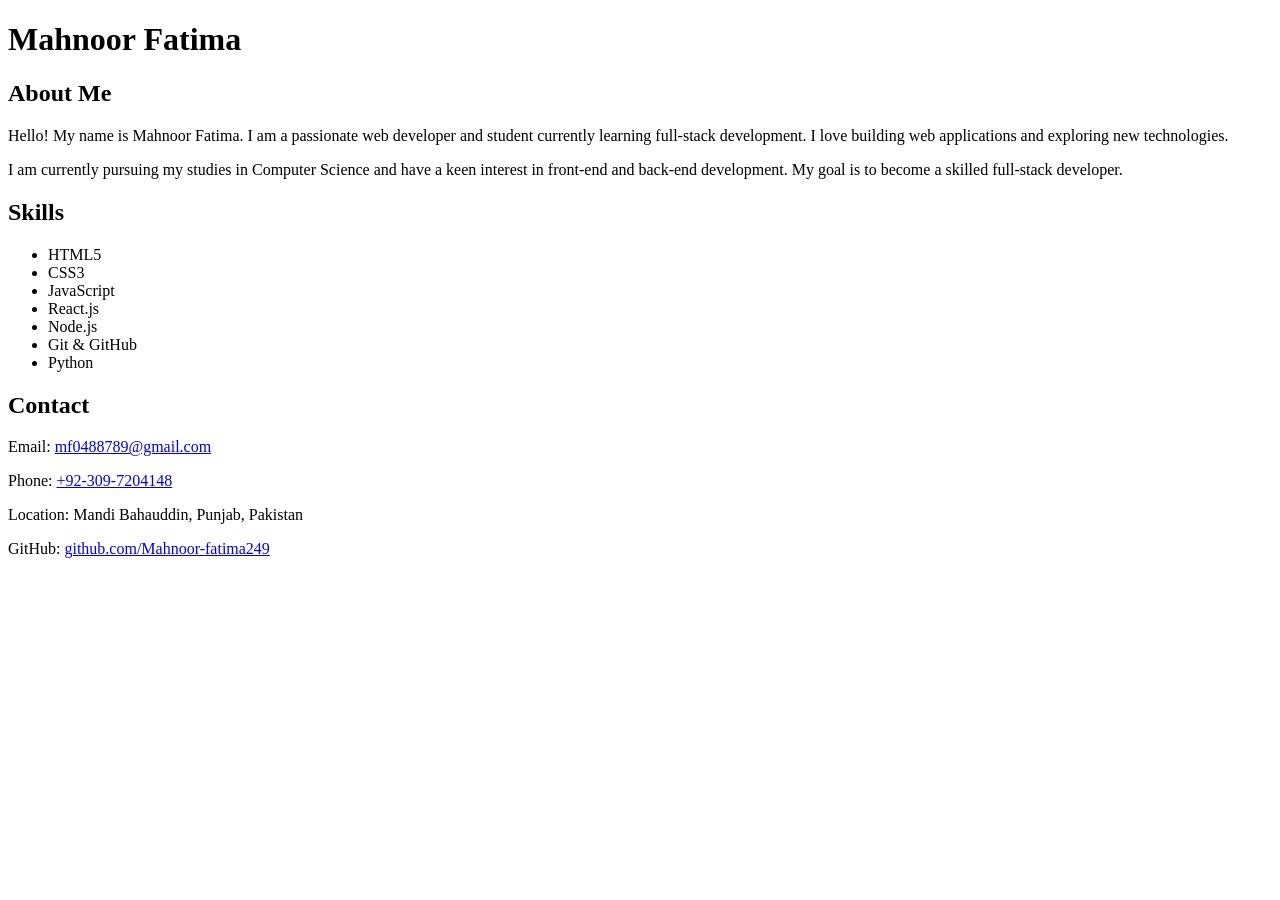
==== commit 5486bb3f: "Created HTML-only version for Part 1" ====
--- a/index.html
+++ b/index.html
@@ -4,197 +4,31 @@
     <meta charset="UTF-8">
     <meta name="viewport" content="width=device-width, initial-scale=1.0">
     <title>Personal Profile - Mahnoor Fatima</title>
-    <link rel="preconnect" href="https://fonts.googleapis.com">
-    <link href="https://fonts.googleapis.com/css2?family=Poppins:wght@300;400;500;600;700&display=swap" rel="stylesheet">
-    <style>
-        * { margin: 0; padding: 0; box-sizing: border-box; }
-        body {
-            font-family: 'Poppins', sans-serif;
-            background: linear-gradient(160deg, #fdf6e3, #f5e6c8, #e8d5b7);
-            min-height: 100vh;
-            display: flex;
-            justify-content: center;
-            align-items: center;
-            padding: 25px;
-        }
-        .card {
-            background: #fffdf9;
-            border-radius: 24px;
-            box-shadow: 0 30px 80px rgba(139,69,19,0.18), 0 8px 25px rgba(139,69,19,0.08);
-            max-width: 500px;
-            width: 100%;
-            overflow: hidden;
-            border: 1px solid rgba(139,69,19,0.08);
-        }
-        .header {
-            background: linear-gradient(135deg, #7a3d10, #8b4513 30%, #a0522d 70%, #b8652f);
-            color: white;
-            padding: 50px 30px 45px;
-            text-align: center;
-            position: relative;
-            overflow: hidden;
-        }
-        .header::before { content: ''; position: absolute; top: -80px; right: -80px; width: 200px; height: 200px; background: rgba(255,255,255,0.05); border-radius: 50%; }
-        .header::after { content: ''; position: absolute; bottom: -60px; left: -60px; width: 150px; height: 150px; background: rgba(255,255,255,0.03); border-radius: 50%; }
-        .pic {
-            width: 140px; height: 140px; border-radius: 50%;
-            border: 5px solid rgba(255,255,255,0.2);
-            background: linear-gradient(145deg, #fffdf9, #f5e6c8);
-            display: flex; align-items: center; justify-content: center;
-            font-size: 3.5rem; margin: 0 auto 20px;
-            box-shadow: 0 15px 40px rgba(0,0,0,0.25), 0 0 0 8px rgba(255,255,255,0.08);
-            position: relative; z-index: 1;
-            transition: all 0.4s ease;
-        }
-        .pic:hover { transform: translateY(-8px) scale(1.05); box-shadow: 0 20px 50px rgba(0,0,0,0.3), 0 0 0 8px rgba(255,255,255,0.12); }
-        .header h1 { font-size: 2.3rem; font-weight: 700; margin-bottom: 8px; position: relative; z-index: 1; text-shadow: 0 2px 4px rgba(0,0,0,0.15); }
-        .header .subtitle { font-size: 0.8rem; opacity: 0.9; letter-spacing: 3px; text-transform: uppercase; position: relative; z-index: 1; }
-        .header .tagline { margin-top: 15px; font-size: 0.85rem; font-style: italic; opacity: 0.85; position: relative; z-index: 1; }
-        .header-line { height: 4px; background: linear-gradient(90deg, #cd853f, #deb887, #f5deb3, #deb887, #cd853f); }
-        .body { padding: 35px 32px; }
-        .section { margin-bottom: 30px; }
-        .section:last-child { margin-bottom: 0; }
-        .section-header { display: flex; align-items: center; gap: 12px; margin-bottom: 18px; padding-bottom: 12px; border-bottom: 2px solid #f0e4d0; }
-        .section-icon {
-            width: 35px; height: 35px;
-            background: linear-gradient(135deg, #8b4513, #a0522d);
-            border-radius: 10px; display: flex; align-items: center; justify-content: center;
-            color: white; font-size: 1rem; box-shadow: 0 4px 12px rgba(139,69,19,0.25);
-        }
-        .section-title { color: #7a3d10; font-size: 1.2rem; font-weight: 600; flex: 1; }
-        .section-line { flex: 1; height: 2px; background: linear-gradient(90deg, #d4c4a8, transparent); border-radius: 1px; }
-        .about p { color: #5a4a3a; line-height: 1.9; font-size: 0.9rem; margin-bottom: 12px; text-align: justify; }
-        .about p:last-child { margin-bottom: 0; }
-        .about .hl { color: #8b4513; font-weight: 600; }
-        .skills { display: flex; flex-wrap: wrap; gap: 10px; }
-        .skill {
-            background: linear-gradient(135deg, #8b4513, #a0522d);
-            color: white; padding: 10px 22px; border-radius: 25px;
-            font-size: 0.82rem; font-weight: 500;
-            box-shadow: 0 4px 15px rgba(139,69,19,0.2);
-            transition: all 0.3s ease;
-        }
-        .skill:hover { transform: translateY(-4px) scale(1.05); box-shadow: 0 8px 25px rgba(139,69,19,0.35); background: linear-gradient(135deg, #a0522d, #cd853f); }
-        .contact { display: flex; flex-direction: column; gap: 12px; }
-        .contact-item {
-            display: flex; align-items: center; gap: 16px;
-            padding: 14px 20px; background: linear-gradient(135deg, #fdf8f0, #f8eed8);
-            border-radius: 14px; border: 1px solid rgba(139,69,19,0.06);
-            transition: all 0.3s ease;
-        }
-        .contact-item:hover { transform: translateX(8px); box-shadow: 0 6px 22px rgba(139,69,19,0.1); }
-        .contact-badge {
-            width: 44px; height: 44px;
-            background: linear-gradient(135deg, #8b4513, #a0522d);
-            border-radius: 12px; display: flex; align-items: center; justify-content: center;
-            color: white; font-size: 1.15rem; box-shadow: 0 4px 14px rgba(139,69,19,0.25);
-            transition: all 0.3s ease; flex-shrink: 0;
-        }
-        .contact-item:hover .contact-badge { transform: scale(1.12) rotate(5deg); }
-        .contact-details { display: flex; flex-direction: column; }
-        .contact-label { font-size: 0.68rem; color: #a09080; text-transform: uppercase; letter-spacing: 1.2px; margin-bottom: 3px; font-weight: 500; }
-        .contact-value { color: #4a3a2a; text-decoration: none; font-weight: 500; font-size: 0.88rem; }
-        .contact-value:hover { color: #8b4513; }
-        .footer {
-            background: linear-gradient(135deg, #7a3d10, #8b4513 50%, #a0522d);
-            padding: 20px; text-align: center; color: rgba(255,255,255,0.9);
-            font-size: 0.78rem; position: relative;
-        }
-        .footer::before { content: ''; position: absolute; top: 0; left: 0; right: 0; height: 3px; background: linear-gradient(90deg, #cd853f, #deb887, #f5deb3, #deb887, #cd853f); }
-        @media (max-width: 500px) {
-            .header { padding: 40px 20px 35px; }
-            .header h1 { font-size: 1.8rem; }
-            .pic { width: 120px; height: 120px; font-size: 3rem; }
-            .body { padding: 28px 20px; }
-            .skills { flex-direction: column; }
-            .skill { text-align: center; }
-        }
-    </style>
 </head>
 <body>
 
-    <div class="card">
-        <div class="header">
-            <div class="pic">👩‍💻</div>
-            <h1>Mahnoor Fatima</h1>
-            <p class="subtitle">Full-Stack Web Developer</p>
-            <p class="tagline">"Turning ideas into reality through code"</p>
-        </div>
-        <div class="header-line"></div>
+    <h1>Mahnoor Fatima</h1>
 
-        <div class="body">
-            <div class="section">
-                <div class="section-header">
-                    <div class="section-icon">👤</div>
-                    <h2 class="section-title">About Me</h2>
-                    <div class="section-line"></div>
-                </div>
-                <div class="about">
-                    <p>Hello! My name is <span class="hl">Mahnoor Fatima</span>. I am a passionate web developer and student currently learning full-stack development. I love building web applications and exploring new technologies.</p>
-                    <p>I am currently pursuing my studies in <span class="hl">Computer Science</span> and have a keen interest in front-end and back-end development. My goal is to become a skilled full-stack developer.</p>
-                </div>
-            </div>
+    <h2>About Me</h2>
+    <p>Hello! My name is Mahnoor Fatima. I am a passionate web developer and student currently learning full-stack development. I love building web applications and exploring new technologies.</p>
+    <p>I am currently pursuing my studies in Computer Science and have a keen interest in front-end and back-end development. My goal is to become a skilled full-stack developer.</p>
 
-            <div class="section">
-                <div class="section-header">
-                    <div class="section-icon">💡</div>
-                    <h2 class="section-title">Skills</h2>
-                    <div class="section-line"></div>
-                </div>
-                <div class="skills">
-                    <span class="skill">HTML5</span>
-                    <span class="skill">CSS3</span>
-                    <span class="skill">JavaScript</span>
-                    <span class="skill">React.js</span>
-                    <span class="skill">Node.js</span>
-                    <span class="skill">Git & GitHub</span>
-                    <span class="skill">Python</span>
-                </div>
-            </div>
+    <h2>Skills</h2>
+    <ul>
+        <li>HTML5</li>
+        <li>CSS3</li>
+        <li>JavaScript</li>
+        <li>React.js</li>
+        <li>Node.js</li>
+        <li>Git & GitHub</li>
+        <li>Python</li>
+    </ul>
 
-            <div class="section">
-                <div class="section-header">
-                    <div class="section-icon">📞</div>
-                    <h2 class="section-title">Contact</h2>
-                    <div class="section-line"></div>
-                </div>
-                <div class="contact">
-                    <div class="contact-item">
-                        <div class="contact-badge">✉</div>
-                        <div class="contact-details">
-                            <span class="contact-label">Email</span>
-                            <a href="mailto:mf0488789@gmail.com" class="contact-value">mf0488789@gmail.com</a>
-                        </div>
-                    </div>
-                    <div class="contact-item">
-                        <div class="contact-badge">📱</div>
-                        <div class="contact-details">
-                            <span class="contact-label">Phone</span>
-                            <a href="tel:+923097204148" class="contact-value">+92-309-7204148</a>
-                        </div>
-                    </div>
-                    <div class="contact-item">
-                        <div class="contact-badge">📍</div>
-                        <div class="contact-details">
-                            <span class="contact-label">Location</span>
-                            <span class="contact-value">Mandi Bahauddin, Punjab, Pakistan</span>
-                        </div>
-                    </div>
-                    <div class="contact-item">
-                        <div class="contact-badge">🔗</div>
-                        <div class="contact-details">
-                            <span class="contact-label">GitHub</span>
-                            <a href="https://github.com/Mahnoor-fatima249/Full_Stack-Digiskill" target="_blank" class="contact-value">github.com/Mahnoor-fatima249</a>
-                        </div>
-                    </div>
-                </div>
-            </div>
-        </div>
-
-        <div class="footer">
-            <p>&copy; 2026 Mahnoor Fatima | All Rights Reserved</p>
-        </div>
-    </div>
+    <h2>Contact</h2>
+    <p>Email: <a href="mailto:mf0488789@gmail.com">mf0488789@gmail.com</a></p>
+    <p>Phone: <a href="tel:+923097204148">+92-309-7204148</a></p>
+    <p>Location: Mandi Bahauddin, Punjab, Pakistan</p>
+    <p>GitHub: <a href="https://github.com/Mahnoor-fatima249/Full_Stack-Digiskill" target="_blank">github.com/Mahnoor-fatima249</a></p>
 
 </body>
 </html>
